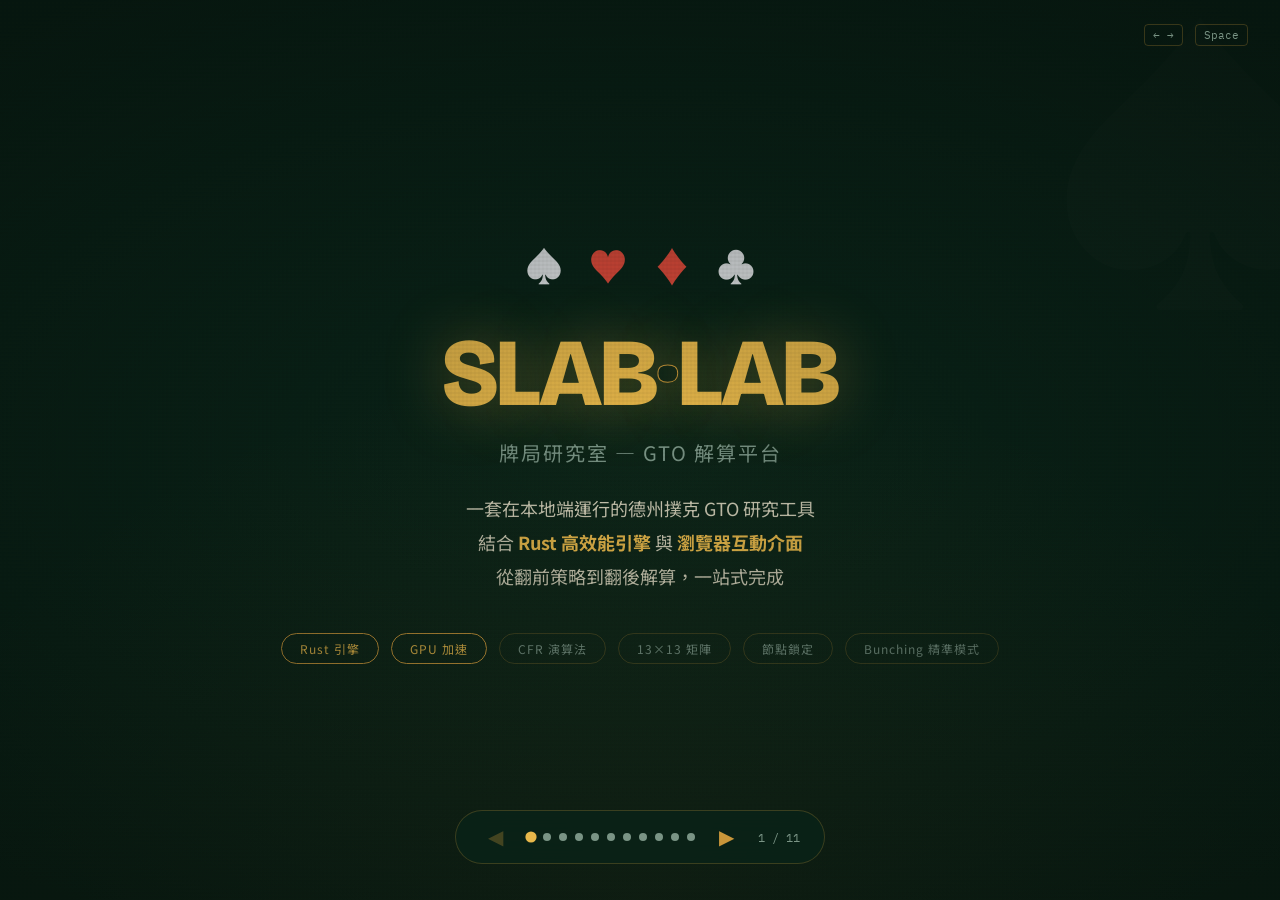
==== works/slab-lab/index.html @ 95e25c77 "Add poker advisor and SLAB-LAB intro pages Co-Authored-By: Claude Opus 5.5 <noreply@anthropic.com>" ====
<!DOCTYPE html>
<html lang="zh-Hant">
<head>
<meta charset="utf-8">
<meta name="viewport" content="width=device-width, initial-scale=1">
<title>SLAB·LAB 牌局研究室 — 功能簡報</title>
<link rel="preconnect" href="https://fonts.googleapis.com">
<link href="https://fonts.googleapis.com/css2?family=Noto+Sans+TC:wght@400;500;700;900&family=IBM+Plex+Mono:wght@400;600&family=Bricolage+Grotesque:wght@700;800&display=swap" rel="stylesheet">
<style>
  *, *::before, *::after { box-sizing: border-box; margin: 0; padding: 0; }

  :root {
    --felt:    #0d2b1f;
    --felt2:   #0a2318;
    --brass:   #c9963a;
    --brass2:  #e8b84b;
    --cream:   #f0e8d0;
    --dim:     #7a9485;
    --red:     #c0392b;
    --fold:    #46555f;
    --check:   #2f9e8f;
    --call:    #57b06a;
    --bet:     #d99a3a;
    --raise:   #d96b3a;
    --allin:   #c64a44;
    --card-bg: #f8f3e8;
    --border:  rgba(201,150,58,0.25);
    --glow:    rgba(201,150,58,0.15);
  }

  html, body {
    width: 100%; height: 100%;
    overflow: hidden;
    background: var(--felt2);
    font-family: 'Noto Sans TC', sans-serif;
    color: var(--cream);
  }

  /* ── Presentation Shell ── */
  .pres {
    width: 100%; height: 100%;
    position: relative;
    overflow: hidden;
  }

  .slide {
    position: absolute;
    inset: 0;
    display: flex;
    flex-direction: column;
    align-items: center;
    justify-content: center;
    padding: 60px 80px;
    opacity: 0;
    transform: translateX(60px);
    transition: opacity .5s ease, transform .5s ease;
    pointer-events: none;
  }
  .slide.active {
    opacity: 1;
    transform: translateX(0);
    pointer-events: all;
  }
  .slide.exit {
    opacity: 0;
    transform: translateX(-60px);
  }

  /* ── Felt texture overlay ── */
  .pres::before {
    content: '';
    position: fixed; inset: 0;
    background:
      radial-gradient(ellipse 80% 60% at 50% 50%, rgba(13,43,31,0) 0%, rgba(5,15,10,0.6) 100%),
      repeating-linear-gradient(0deg, transparent, transparent 2px, rgba(0,0,0,.03) 2px, rgba(0,0,0,.03) 4px),
      repeating-linear-gradient(90deg, transparent, transparent 2px, rgba(0,0,0,.02) 2px, rgba(0,0,0,.02) 4px);
    pointer-events: none;
    z-index: 10;
  }

  /* ── Nav ── */
  .nav {
    position: fixed;
    bottom: 36px; left: 50%;
    transform: translateX(-50%);
    display: flex; align-items: center; gap: 16px;
    z-index: 100;
    background: rgba(10,35,24,0.85);
    border: 1px solid var(--border);
    border-radius: 50px;
    padding: 10px 24px;
    backdrop-filter: blur(12px);
  }
  .nav button {
    background: none; border: none; cursor: pointer;
    color: var(--brass); font-size: 20px;
    padding: 4px 8px;
    border-radius: 8px;
    transition: background .2s, transform .15s;
  }
  .nav button:hover { background: var(--glow); transform: scale(1.15); }
  .nav button:disabled { opacity: 0.3; cursor: default; transform: none; }

  .dots { display: flex; gap: 8px; align-items: center; }
  .dot {
    width: 8px; height: 8px; border-radius: 50%;
    background: var(--dim); cursor: pointer;
    transition: background .3s, transform .3s;
  }
  .dot.active { background: var(--brass2); transform: scale(1.4); }

  .slide-num {
    font-family: 'IBM Plex Mono', monospace;
    font-size: 12px;
    color: var(--dim);
    min-width: 40px;
    text-align: center;
  }

  /* ── Typography ── */
  .brand {
    font-family: 'Bricolage Grotesque', sans-serif;
    font-size: clamp(48px, 8vw, 96px);
    font-weight: 800;
    line-height: 1;
    letter-spacing: -2px;
    color: var(--brass2);
    text-shadow: 0 0 60px rgba(232,184,75,0.4);
  }
  .brand .dot-sep { color: var(--felt2); -webkit-text-stroke: 1px var(--brass); }

  .slide-title {
    font-family: 'Bricolage Grotesque', sans-serif;
    font-size: clamp(28px, 4vw, 52px);
    font-weight: 800;
    color: var(--brass2);
    margin-bottom: 8px;
    text-align: center;
  }
  .slide-sub {
    font-size: 14px;
    color: var(--dim);
    letter-spacing: 3px;
    text-transform: uppercase;
    margin-bottom: 40px;
    text-align: center;
  }
  .slide-body {
    font-size: clamp(14px, 1.6vw, 18px);
    line-height: 1.9;
    color: rgba(240,232,208,0.85);
    max-width: 760px;
    text-align: center;
  }

  /* ── Suit decoration ── */
  .suits-deco {
    display: flex; gap: 24px;
    font-size: 40px;
    margin-bottom: 32px;
    animation: float 3s ease-in-out infinite;
  }
  .suit-s { color: #e8eaed; }
  .suit-h { color: #e74c3c; }
  .suit-d { color: #e74c3c; }
  .suit-c { color: #e8eaed; }

  @keyframes float {
    0%, 100% { transform: translateY(0); }
    50% { transform: translateY(-8px); }
  }

  /* ── Cards ── */
  .card-row {
    display: flex; gap: 12px;
    margin: 24px 0;
    justify-content: center;
    flex-wrap: wrap;
  }
  .play-card {
    width: 56px; height: 80px;
    background: var(--card-bg);
    border-radius: 8px;
    display: flex; flex-direction: column;
    align-items: center; justify-content: center;
    font-size: 20px; font-weight: 700;
    box-shadow: 0 4px 16px rgba(0,0,0,.5), 0 0 0 1px rgba(0,0,0,.2);
    transition: transform .3s;
    cursor: default;
  }
  .play-card:hover { transform: translateY(-6px) rotate(-2deg); }
  .play-card.red { color: #c0392b; }
  .play-card.black { color: #1a1a2e; }
  .play-card .suit { font-size: 14px; }

  /* ── Feature grid ── */
  .feat-grid {
    display: grid;
    grid-template-columns: repeat(auto-fit, minmax(200px, 1fr));
    gap: 16px;
    width: 100%;
    max-width: 900px;
    margin-top: 32px;
  }
  .feat-card {
    background: rgba(13,43,31,0.7);
    border: 1px solid var(--border);
    border-radius: 16px;
    padding: 24px 20px;
    text-align: center;
    backdrop-filter: blur(8px);
    transition: border-color .3s, box-shadow .3s, transform .3s;
  }
  .feat-card:hover {
    border-color: var(--brass);
    box-shadow: 0 0 24px var(--glow);
    transform: translateY(-4px);
  }
  .feat-icon { font-size: 32px; margin-bottom: 12px; }
  .feat-title {
    font-size: 14px; font-weight: 700;
    color: var(--brass2);
    margin-bottom: 6px;
    letter-spacing: 1px;
  }
  .feat-desc { font-size: 13px; color: var(--dim); line-height: 1.6; }

  /* ── Matrix mockup ── */
  .matrix-mock {
    display: grid;
    grid-template-columns: repeat(13, 1fr);
    gap: 2px;
    max-width: 520px;
    width: 100%;
    margin: 24px auto;
  }
  .mcell-mock {
    aspect-ratio: 1;
    border-radius: 3px;
    position: relative;
    overflow: hidden;
    cursor: pointer;
    transition: transform .2s;
  }
  .mcell-mock:hover { transform: scale(1.15); z-index: 5; }
  .mcell-label {
    position: absolute; inset: 0;
    display: flex; align-items: center; justify-content: center;
    font-size: 6px; font-weight: 700;
    color: rgba(255,255,255,0.7);
    z-index: 2;
  }

  /* ── Action bar mockup ── */
  .action-bar {
    display: flex; gap: 8px;
    margin: 20px 0;
    justify-content: center;
    flex-wrap: wrap;
  }
  .action-chip {
    padding: 8px 20px;
    border-radius: 30px;
    font-size: 13px; font-weight: 700;
    border: 1px solid transparent;
    cursor: default;
    letter-spacing: 0.5px;
  }

  /* ── Horizontal layout slide ── */
  .two-col {
    display: grid;
    grid-template-columns: 1fr 1fr;
    gap: 40px;
    width: 100%;
    max-width: 900px;
    align-items: start;
  }
  .col-block {
    background: rgba(13,43,31,0.6);
    border: 1px solid var(--border);
    border-radius: 16px;
    padding: 28px 24px;
  }
  .col-block h3 {
    color: var(--brass2);
    font-size: 16px;
    margin-bottom: 16px;
    padding-bottom: 10px;
    border-bottom: 1px solid var(--border);
    letter-spacing: 1px;
  }
  .col-block ul { list-style: none; }
  .col-block ul li {
    padding: 6px 0;
    font-size: 14px;
    color: rgba(240,232,208,0.8);
    display: flex; align-items: flex-start; gap: 8px;
  }
  .col-block ul li::before { content: '◆'; color: var(--brass); font-size: 8px; margin-top: 5px; flex-shrink: 0; }

  /* ── Tree mockup ── */
  .tree-mock {
    font-family: 'IBM Plex Mono', monospace;
    font-size: 12px;
    background: rgba(5,15,10,0.8);
    border: 1px solid var(--border);
    border-radius: 12px;
    padding: 20px;
    text-align: left;
    min-width: 260px;
    line-height: 2;
  }
  .tree-root { color: var(--brass2); font-weight: 700; }
  .tree-node { color: var(--call); }
  .tree-node.fold { color: var(--fold); }
  .tree-node.bet { color: var(--bet); }
  .tree-node.raise { color: var(--raise); }
  .tree-node.chance { color: var(--brass); }
  .tree-indent { padding-left: 20px; }

  /* ── Lock section ── */
  .lock-visual {
    background: rgba(5,15,10,0.8);
    border: 1px solid rgba(201,150,58,0.4);
    border-radius: 16px;
    padding: 28px 32px;
    max-width: 500px;
    width: 100%;
  }
  .lock-slider-row {
    display: flex; align-items: center; gap: 12px;
    margin: 10px 0;
  }
  .lock-label { width: 80px; font-size: 13px; color: var(--dim); }
  .lock-bar-track {
    flex: 1; height: 10px;
    background: rgba(255,255,255,0.08);
    border-radius: 10px;
    overflow: hidden;
  }
  .lock-bar-fill { height: 100%; border-radius: 10px; }
  .lock-pct { width: 36px; font-size: 12px; font-family: 'IBM Plex Mono', monospace; text-align: right; color: var(--cream); }

  /* ── GPU badge ── */
  .gpu-badge {
    display: inline-flex; align-items: center; gap: 8px;
    background: linear-gradient(135deg, #1a1a3e, #2d1b69);
    border: 1px solid rgba(130,80,255,0.4);
    border-radius: 30px;
    padding: 10px 24px;
    font-size: 14px; font-weight: 700;
    color: #c4a8ff;
    margin: 16px;
  }

  /* ── Cover slide specific ── */
  #slide-0 {
    background: radial-gradient(ellipse 100% 100% at 50% 100%, rgba(201,150,58,0.08) 0%, transparent 60%);
  }
  .cover-tagline {
    font-size: clamp(14px, 2vw, 20px);
    color: var(--dim);
    margin-top: 16px;
    letter-spacing: 2px;
  }
  .cover-badge {
    display: inline-flex; gap: 12px;
    margin-top: 40px;
    flex-wrap: wrap;
    justify-content: center;
  }
  .badge {
    padding: 6px 18px;
    border: 1px solid var(--border);
    border-radius: 30px;
    font-size: 12px;
    color: var(--dim);
    letter-spacing: 1px;
  }
  .badge.gold { border-color: var(--brass); color: var(--brass2); }

  /* ── Preflop chart mockup ── */
  .pf-mock {
    display: grid;
    grid-template-columns: repeat(9, 1fr);
    gap: 3px;
    max-width: 360px;
    width: 100%;
    margin: 20px auto;
  }
  .pf-seat {
    aspect-ratio: 1;
    border-radius: 50%;
    display: flex; align-items: center; justify-content: center;
    font-size: 10px; font-weight: 700;
    border: 2px solid transparent;
    cursor: pointer;
    transition: transform .2s;
  }
  .pf-seat:hover { transform: scale(1.2); }

  /* ── Progress bar ── */
  .prog-wrap {
    width: 100%; max-width: 500px;
    background: rgba(255,255,255,0.06);
    border-radius: 20px;
    overflow: hidden;
    height: 14px;
    margin: 20px 0;
    border: 1px solid var(--border);
  }
  .prog-fill {
    height: 100%;
    border-radius: 20px;
    background: linear-gradient(90deg, var(--call), var(--brass2));
    position: relative;
    overflow: hidden;
    animation: progAnim 2s ease-in-out infinite alternate;
  }
  @keyframes progAnim {
    from { width: 35%; }
    to { width: 88%; }
  }
  .prog-fill::after {
    content: '';
    position: absolute; inset: 0;
    background: linear-gradient(90deg, transparent 0%, rgba(255,255,255,0.3) 50%, transparent 100%);
    animation: shimmer 1.5s infinite;
  }
  @keyframes shimmer {
    from { transform: translateX(-100%); }
    to { transform: translateX(100%); }
  }

  /* ── Comparison table ── */
  .cmp-table {
    width: 100%; max-width: 800px;
    border-collapse: collapse;
    font-size: 14px;
    margin-top: 24px;
  }
  .cmp-table th {
    background: rgba(201,150,58,0.1);
    border-bottom: 2px solid var(--brass);
    padding: 12px 16px;
    text-align: left;
    color: var(--brass2);
    font-size: 12px;
    letter-spacing: 1px;
    text-transform: uppercase;
  }
  .cmp-table td {
    padding: 12px 16px;
    border-bottom: 1px solid rgba(255,255,255,0.05);
    color: rgba(240,232,208,0.8);
    vertical-align: top;
  }
  .cmp-table tr:hover td { background: rgba(201,150,58,0.04); }
  .tag-yes { color: var(--call); font-weight: 700; }
  .tag-no  { color: var(--fold); }
  .tag-warn { color: var(--bet); }

  /* ── Keyboard hint ── */
  .key-hint {
    position: fixed;
    top: 24px; right: 32px;
    font-family: 'IBM Plex Mono', monospace;
    font-size: 11px;
    color: var(--dim);
    z-index: 100;
    display: flex; gap: 12px;
  }
  .key { padding: 3px 8px; border: 1px solid var(--border); border-radius: 4px; }

  /* ── Quote box ── */
  .quote-box {
    border-left: 3px solid var(--brass);
    padding: 16px 24px;
    background: rgba(201,150,58,0.05);
    border-radius: 0 12px 12px 0;
    max-width: 700px;
    width: 100%;
    margin: 24px 0;
    text-align: left;
    font-size: 15px;
    line-height: 1.8;
    color: rgba(240,232,208,0.85);
    font-style: italic;
  }

  /* ── Suit bg decoration ── */
  .bg-suit {
    position: fixed;
    font-size: 320px;
    opacity: 0.015;
    pointer-events: none;
    z-index: 0;
    user-select: none;
  }

  /* Responsive */
  @media (max-width: 700px) {
    .slide { padding: 40px 24px; }
    .two-col { grid-template-columns: 1fr; }
    .feat-grid { grid-template-columns: 1fr 1fr; }
  }
</style>
</head>
<body>

<div class="key-hint">
  <span class="key">← →</span>
  <span class="key">Space</span>
</div>

<div class="pres" id="pres">

  <!-- ══ Slide 0: Cover ══ -->
  <div class="slide active" id="slide-0">
    <div class="bg-suit" style="right:-80px;top:-80px">♠</div>
    <div class="suits-deco">
      <span class="suit-s">♠</span>
      <span class="suit-h">♥</span>
      <span class="suit-d">♦</span>
      <span class="suit-c">♣</span>
    </div>
    <div class="brand">SLAB<span class="dot-sep">·</span>LAB</div>
    <div class="cover-tagline">牌局研究室 — GTO 解算平台</div>
    <p class="slide-body" style="margin-top:24px">
      一套在本地端運行的德州撲克 GTO 研究工具<br>
      結合 <strong style="color:var(--brass2)">Rust 高效能引擎</strong> 與 <strong style="color:var(--brass2)">瀏覽器互動介面</strong><br>
      從翻前策略到翻後解算，一站式完成
    </p>
    <div class="cover-badge">
      <span class="badge gold">Rust 引擎</span>
      <span class="badge gold">GPU 加速</span>
      <span class="badge">CFR 演算法</span>
      <span class="badge">13×13 矩陣</span>
      <span class="badge">節點鎖定</span>
      <span class="badge">Bunching 精準模式</span>
    </div>
  </div>

  <!-- ══ Slide 1: What is GTO? ══ -->
  <div class="slide" id="slide-1">
    <div class="bg-suit" style="left:-60px;bottom:-100px;color:#e74c3c">♥</div>
    <div class="slide-title">什麼是 GTO？</div>
    <div class="slide-sub">Game Theory Optimal</div>
    <div class="card-row">
      <div class="play-card black"><div>A</div><div class="suit">♠</div></div>
      <div class="play-card red"><div>K</div><div class="suit">♥</div></div>
      <div style="display:flex;align-items:center;padding:0 8px;color:var(--dim);font-size:24px;">vs</div>
      <div class="play-card red"><div>Q</div><div class="suit">♦</div></div>
      <div class="play-card red"><div>J</div><div class="suit">♦</div></div>
    </div>
    <p class="slide-body">
      GTO（賽局理論最優）是一種<strong style="color:var(--brass2)">無法被對手利用</strong>的撲克策略。<br><br>
      不管對手如何出牌，你的長期期望值都不會是負值。<br>
      它來自數學上的「<strong style="color:var(--brass2)">納什均衡</strong>」——在這個策略下，<br>
      任何一方單方面改變策略都不會讓自己更好。<br><br>
      <span style="color:var(--dim);font-size:14px">
        SLAB·LAB 的目標是：快速計算任意牌局情境的 GTO 解
      </span>
    </p>
    <div class="action-bar">
      <div class="action-chip" style="background:rgba(70,85,95,0.3);border-color:var(--fold);color:var(--fold)">棄牌 0%</div>
      <div class="action-chip" style="background:rgba(47,158,143,0.2);border-color:var(--check);color:var(--check)">過牌 35%</div>
      <div class="action-chip" style="background:rgba(87,176,106,0.2);border-color:var(--call);color:var(--call)">下注 33% → 65%</div>
    </div>
  </div>

  <!-- ══ Slide 2: Architecture ══ -->
  <div class="slide" id="slide-2">
    <div class="slide-title">系統架構</div>
    <div class="slide-sub">自研 Rust 引擎 × 瀏覽器前端</div>
    <div class="feat-grid" style="grid-template-columns:repeat(3,1fr);max-width:780px">
      <div class="feat-card">
        <div class="feat-icon">🦀</div>
        <div class="feat-title">slab-cfr</div>
        <div class="feat-desc">CFR 演算法核心<br>DCFR+ 策略更新<br>CPU / GPU 雙後端</div>
      </div>
      <div class="feat-card">
        <div class="feat-icon">🌐</div>
        <div class="feat-title">slab-cli</div>
        <div class="feat-desc">stdio / JSON 介面<br>HTTP server 服務<br>常駐進程重用</div>
      </div>
      <div class="feat-card">
        <div class="feat-icon">🎨</div>
        <div class="feat-title">ui/</div>
        <div class="feat-desc">純 Vanilla JS<br>無 build step<br>felt & brass 主題</div>
      </div>
      <div class="feat-card">
        <div class="feat-icon">⚡</div>
        <div class="feat-title">slab-equity-cuda</div>
        <div class="feat-desc">CUDA GPU kernel<br>河牌 CFV 加速<br>7.3× 效能提升</div>
      </div>
      <div class="feat-card">
        <div class="feat-icon">🌲</div>
        <div class="feat-title">slab-tree</div>
        <div class="feat-desc">博弈樹建構<br>下注尺寸配置<br>動態 all-in 合併</div>
      </div>
      <div class="feat-card">
        <div class="feat-icon">📊</div>
        <div class="feat-title">slab-eval</div>
        <div class="feat-desc">牌力評估<br>Equity 計算<br>Bunching 精準模式</div>
      </div>
    </div>
  </div>

  <!-- ══ Slide 3: Left Rail - Spot Config ══ -->
  <div class="slide" id="slide-3">
    <div class="slide-title">左欄：牌局設定</div>
    <div class="slide-sub">SPOT CONFIGURATION</div>
    <div class="two-col">
      <div class="col-block">
        <h3>🃏 翻前行動建構器</h3>
        <ul>
          <li>六人桌圓形桌面（UTG / HJ / CO / BTN / SB / BB）</li>
          <li>逐位選擇行動：棄牌、跛入、加注、3bet、4bet</li>
          <li>點已行動位置可<strong style="color:var(--brass2)">回溯改線</strong></li>
          <li>一鍵快捷：BTN/CO/SB vs BB 常見局面</li>
          <li>自動推算 OOP/IP 和預設牌力範圍</li>
        </ul>
      </div>
      <div class="col-block">
        <h3>⚙️ 其他設定項目</h3>
        <ul>
          <li>OOP / IP 牌力範圍文字框（自動帶入 GTO 預設值）</li>
          <li>公共牌選牌器：點 3/4/5 張決定解算起始街</li>
          <li>碼深設定（BB），底池由翻前行動自動推算</li>
          <li>下注尺寸：33%、75%、125%…可自由組合</li>
          <li>轉牌/河牌 Donk 尺寸設定</li>
          <li>Bunching 精準去牌（蓋牌者範圍影響牌庫分布）</li>
        </ul>
      </div>
    </div>
    <div class="quote-box" style="margin-top:20px">
      翻前行動完成後，系統自動推算：誰是 OOP（先行動）、誰是 IP（後行動）、底池大小、雙方預設 GTO 範圍。
    </div>
  </div>

  <!-- ══ Slide 4: 13x13 Matrix ══ -->
  <div class="slide" id="slide-4">
    <div class="slide-title">核心：13×13 策略矩陣</div>
    <div class="slide-sub">169 種起手牌型的完整 GTO 策略</div>
    <div id="matrix-demo" class="matrix-mock"></div>
    <div class="action-bar" style="margin-top:0">
      <span style="display:flex;align-items:center;gap:6px;font-size:13px"><span style="width:12px;height:12px;border-radius:2px;background:var(--fold);display:inline-block"></span>棄牌</span>
      <span style="display:flex;align-items:center;gap:6px;font-size:13px"><span style="width:12px;height:12px;border-radius:2px;background:var(--check);display:inline-block"></span>過牌</span>
      <span style="display:flex;align-items:center;gap:6px;font-size:13px"><span style="width:12px;height:12px;border-radius:2px;background:var(--bet);display:inline-block"></span>下注 33%</span>
      <span style="display:flex;align-items:center;gap:6px;font-size:13px"><span style="width:12px;height:12px;border-radius:2px;background:var(--raise);display:inline-block"></span>下注 75%</span>
      <span style="display:flex;align-items:center;gap:6px;font-size:13px"><span style="width:12px;height:12px;border-radius:2px;background:var(--allin);display:inline-block"></span>全下</span>
    </div>
    <p class="slide-body" style="font-size:13px;margin-top:8px">
      右上角 = 同花牌（suited）　對角線 = 對子　左下角 = 不同花（offsuit）<br>
      點擊任一格 → 展開該牌型所有 combo 的詳細策略 / EV / EQ 數據
    </p>
  </div>

  <!-- ══ Slide 5: View Modes ══ -->
  <div class="slide" id="slide-5">
    <div class="slide-title">三種矩陣檢視模式</div>
    <div class="slide-sub">STRATEGY · EV · EQUITY</div>
    <div class="feat-grid" style="grid-template-columns:repeat(3,1fr);max-width:780px;margin-top:16px">
      <div class="feat-card" style="border-color:rgba(87,176,106,0.4)">
        <div class="feat-icon">🎯</div>
        <div class="feat-title" style="color:var(--call)">策略模式</div>
        <div class="feat-desc" style="color:rgba(240,232,208,0.8)">
          每格顯示<strong>彩色頻率條</strong><br>
          各顏色代表一種行動<br>
          顏色長度 = 行動頻率<br><br>
          <span style="color:var(--dim)">例：AA 格 → 50% 下注 75%、30% 過牌、20% 下注 33%</span>
        </div>
      </div>
      <div class="feat-card" style="border-color:rgba(217,154,58,0.4)">
        <div class="feat-icon">💰</div>
        <div class="feat-title" style="color:var(--bet)">EV 模式</div>
        <div class="feat-desc" style="color:rgba(240,232,208,0.8)">
          熱力圖顯示<strong>期望值</strong><br>
          紅色 = 高 EV 手牌<br>
          藍色 = 低 EV 手牌<br><br>
          <span style="color:var(--dim)">可切換查看 OOP 或 IP 的期望值分布</span>
        </div>
      </div>
      <div class="feat-card" style="border-color:rgba(47,158,143,0.4)">
        <div class="feat-icon">📈</div>
        <div class="feat-title" style="color:var(--check)">EQ 模式</div>
        <div class="feat-desc" style="color:rgba(240,232,208,0.8)">
          熱力圖顯示<strong>底池權益</strong><br>
          對抗對手完整範圍的贏牌機率<br><br>
          <span style="color:var(--dim)">紅色 = 強牌（高權益），藍色 = 弱牌（低權益）</span>
        </div>
      </div>
    </div>
    <div class="card-row" style="margin-top:24px">
      <div class="play-card black"><div>A</div><div class="suit">♠</div></div>
      <div class="play-card black"><div>A</div><div class="suit">♣</div></div>
      <div style="display:flex;align-items:center;padding:0 12px;color:var(--dim)">→</div>
      <div style="text-align:left">
        <div style="font-size:13px;color:var(--call)">EQ: 82.3%</div>
        <div style="font-size:13px;color:var(--bet)">EV: +14.2</div>
        <div style="font-size:13px;color:var(--brass2)">下注 75%: 68%</div>
      </div>
    </div>
  </div>

  <!-- ══ Slide 6: Game Tree Navigation ══ -->
  <div class="slide" id="slide-6">
    <div class="slide-title">行動樹導覽</div>
    <div class="slide-sub">GAME TREE · LINE STRIP · NODE PANEL</div>
    <div class="two-col">
      <div>
        <div class="tree-mock">
          <div class="tree-root">▾ ROOT（翻牌 T♦9♦6♥）</div>
          <div class="tree-indent">
            <div class="tree-node check">▾ OOP 過牌 35%</div>
            <div class="tree-indent">
              <div class="tree-node bet">▾ IP 下注 33% → 52%</div>
              <div class="tree-indent">
                <div class="tree-node fold">✕ OOP 棄牌 28%</div>
                <div class="tree-node call">◉ OOP 跟注 45%</div>
                <div class="tree-node raise">⇧ OOP 加注 27%</div>
                <div class="tree-node chance">❖ 發牌（轉牌）</div>
              </div>
              <div class="tree-node check">✓ IP 過牌 48%</div>
            </div>
            <div class="tree-node bet">▸ OOP 下注 33% → 30%</div>
            <div class="tree-node raise">▸ OOP 下注 75% → 35%</div>
          </div>
        </div>
      </div>
      <div class="col-block">
        <h3>📍 三層導覽系統</h3>
        <ul>
          <li><strong style="color:var(--brass2)">賽局樹側欄</strong>：右側可展開的樹狀結構，高亮顯示當前節點，惰性載入子節點</li>
          <li><strong style="color:var(--brass2)">逐層動作列</strong>：矩陣上方水平顯示每一層的行動方和各動作頻率，點選可<strong>改線</strong></li>
          <li><strong style="color:var(--brass2)">節點面板</strong>：顯示輪到誰行動，列出所有可用動作按鈕，點選進入下一層</li>
          <li><strong style="color:var(--brass2)">Runout 選牌</strong>：到達機會節點時，彈出 52 張牌選擇轉牌或河牌</li>
        </ul>
      </div>
    </div>
  </div>

  <!-- ══ Slide 7: Node Lock ══ -->
  <div class="slide" id="slide-7">
    <div class="slide-title">進階功能：節點鎖定</div>
    <div class="slide-sub">NODE LOCK · FORCED STRATEGY · RESOLVE</div>
    <div class="lock-visual">
      <div style="color:var(--brass2);font-size:15px;font-weight:700;margin-bottom:20px">🔒 鎖定此節點策略</div>
      <div class="lock-slider-row">
        <div class="lock-label">棄牌</div>
        <div class="lock-bar-track"><div class="lock-bar-fill" style="width:0%;background:var(--fold)"></div></div>
        <div class="lock-pct">0%</div>
      </div>
      <div class="lock-slider-row">
        <div class="lock-label">下注 33%</div>
        <div class="lock-bar-track"><div class="lock-bar-fill" style="width:80%;background:var(--bet)"></div></div>
        <div class="lock-pct">80%</div>
      </div>
      <div class="lock-slider-row">
        <div class="lock-label">下注 75%</div>
        <div class="lock-bar-track"><div class="lock-bar-fill" style="width:20%;background:var(--raise)"></div></div>
        <div class="lock-pct">20%</div>
      </div>
      <div style="margin-top:20px;padding-top:16px;border-top:1px solid var(--border)">
        <div style="color:var(--dim);font-size:13px;margin-bottom:12px">已選 14 種手牌鎖定</div>
        <div style="display:flex;gap:12px">
          <div style="padding:8px 20px;border-radius:8px;background:rgba(201,150,58,0.15);border:1px solid var(--brass);color:var(--brass2);font-size:13px;font-weight:700;cursor:pointer">套用鎖定</div>
          <div style="padding:8px 20px;border-radius:8px;background:rgba(87,176,106,0.1);border:1px solid var(--call);color:var(--call);font-size:13px;font-weight:700;cursor:pointer">↻ 以鎖定重解</div>
        </div>
      </div>
    </div>
    <p class="slide-body" style="font-size:14px;margin-top:24px">
      鎖定特定節點的出牌策略後，系統在<strong style="color:var(--brass2)">維持你的鎖定不變</strong>的前提下，<br>
      重新計算剩餘節點的納什均衡 — 研究「非均衡打法的後果」最佳工具
    </p>
  </div>

  <!-- ══ Slide 8: Preflop Charts ══ -->
  <div class="slide" id="slide-8">
    <div class="slide-title">翻前圖表</div>
    <div class="slide-sub">PREFLOP CHARTS · 9-MAX · RFI / 3BET / 4BET</div>
    <div class="two-col">
      <div style="text-align:center">
        <div style="font-size:13px;color:var(--dim);margin-bottom:16px">9 人桌座位圖 — 點選位置</div>
        <div id="pf-seats-demo" style="position:relative;width:200px;height:200px;margin:0 auto">
          <div style="position:absolute;inset:0;border:2px solid var(--border);border-radius:50%;background:rgba(13,43,31,0.5)"></div>
        </div>
        <div style="margin-top:20px;display:flex;gap:8px;flex-wrap:wrap;justify-content:center">
          <div class="action-chip" style="background:rgba(87,176,106,0.15);border-color:var(--call);color:var(--call);font-size:11px;padding:4px 12px">RFI 首先加注</div>
          <div class="action-chip" style="background:rgba(217,154,58,0.15);border-color:var(--bet);color:var(--bet);font-size:11px;padding:4px 12px">vs RFI 跟注</div>
          <div class="action-chip" style="background:rgba(217,107,58,0.15);border-color:var(--raise);color:var(--raise);font-size:11px;padding:4px 12px">3bet</div>
          <div class="action-chip" style="background:rgba(198,74,68,0.15);border-color:var(--allin);color:var(--allin);font-size:11px;padding:4px 12px">4bet</div>
        </div>
      </div>
      <div class="col-block">
        <h3>📖 翻前圖表功能</h3>
        <ul>
          <li>預先計算好的 9 人桌 GTO 翻前策略（免解算）</li>
          <li>選位置 → 選情境 → 即時顯示 13×13 策略圖</li>
          <li>支援 RFI、vs 單加注跟注/3bet、vs 3bet 跟注/4bet 等情境</li>
          <li><strong style="color:var(--brass2)">手牌查詢</strong>：輸入 AKo / T9s / 77 即時查詢建議行動</li>
          <li>顏色直覺顯示：加注/跟注/棄牌 頻率</li>
        </ul>
        <div style="margin-top:16px;padding:12px;background:rgba(5,15,10,0.6);border-radius:8px;font-family:'IBM Plex Mono',monospace;font-size:12px">
          <span style="color:var(--dim)">查詢 › </span><span style="color:var(--cream)">AKo</span><br>
          <span style="color:var(--call)">加注 2.5bb</span><span style="color:var(--dim)"> 85% · </span><span style="color:var(--fold)">棄牌</span><span style="color:var(--dim)"> 15%</span>
        </div>
      </div>
    </div>
  </div>

  <!-- ══ Slide 9: GPU & Performance ══ -->
  <div class="slide" id="slide-9">
    <div class="slide-title">GPU 加速與效能</div>
    <div class="slide-sub">CUDA · RTX READY · VRAM ESTIMATE</div>
    <div class="gpu-badge">⚡ GPU 後端</div>
    <div style="display:flex;gap:16px;justify-content:center;flex-wrap:wrap;margin:16px 0">
      <div class="feat-card" style="max-width:220px;border-color:rgba(130,80,255,0.3)">
        <div class="feat-icon">🚀</div>
        <div class="feat-title" style="color:#c4a8ff">GPU 解算</div>
        <div class="feat-desc">RTX 顯示卡加速 CFR<br>河牌 CFV kernel<br>自適應分塊防凍結</div>
      </div>
      <div class="feat-card" style="max-width:220px;border-color:rgba(130,80,255,0.3)">
        <div class="feat-icon">📊</div>
        <div class="feat-title" style="color:#c4a8ff">VRAM 即時預估</div>
        <div class="feat-desc">勾選 GPU 即時顯示<br>需要多少顯示卡記憶體<br>超標自動紅字警告</div>
      </div>
      <div class="feat-card" style="max-width:220px;border-color:rgba(130,80,255,0.3)">
        <div class="feat-icon">⏱️</div>
        <div class="feat-title" style="color:#c4a8ff">效能數字</div>
        <div class="feat-desc">ONNX 批次化<br>河牌邊界推論 7.3×<br>CPU amp 快路 14s→1s</div>
      </div>
    </div>
    <div class="prog-wrap"><div class="prog-fill"></div></div>
    <div style="font-family:'IBM Plex Mono',monospace;font-size:13px;color:var(--dim);text-align:center">
      ⚡ GPU &nbsp; 425 / 600 迭代 · expl <span style="color:var(--call)">0.0021</span>
    </div>
    <p class="slide-body" style="font-size:13px;margin-top:20px;color:var(--dim)">
      使用 <code style="color:var(--brass2)">cargo run --release --features gpu -- serve</code> 啟用 GPU 模式<br>
      若 VRAM 不足，改用 CPU 模式（無 VRAM 限制，速度較慢）
    </p>
  </div>

  <!-- ══ Slide 10: Summary ══ -->
  <div class="slide" id="slide-10">
    <div class="bg-suit" style="right:-60px;top:-80px;color:#e74c3c">♦</div>
    <div class="slide-title">總結</div>
    <div class="slide-sub">SLAB·LAB 完整功能一覽</div>
    <table class="cmp-table">
      <thead>
        <tr><th>功能</th><th>說明</th><th>狀態</th></tr>
      </thead>
      <tbody>
        <tr><td>翻後 CFR 解算</td><td>翻牌/轉牌/河牌起始，CPU + GPU 雙後端</td><td class="tag-yes">✓ 完整</td></tr>
        <tr><td>13×13 策略矩陣</td><td>策略 / EV / EQ 三種熱力圖</td><td class="tag-yes">✓ 完整</td></tr>
        <tr><td>行動樹導覽</td><td>可展開樹 + 逐層動作列 + Runout 選牌</td><td class="tag-yes">✓ 完整</td></tr>
        <tr><td>節點鎖定重解</td><td>強制策略後重新求納什均衡</td><td class="tag-yes">✓ 完整</td></tr>
        <tr><td>Bunching 精準模式</td><td>蓋牌者範圍影響牌庫條件化</td><td class="tag-yes">✓ 完整</td></tr>
        <tr><td>翻前圖表 9-max</td><td>RFI / 3bet / 4bet 等情境即時查詢</td><td class="tag-yes">✓ 完整</td></tr>
        <tr><td>GPU VRAM 預估</td><td>即時計算，超標紅字警告</td><td class="tag-yes">✓ 完整</td></tr>
        <tr><td>多人局解算</td><td>3 人以上真 GTO 解</td><td class="tag-warn">研究中</td></tr>
      </tbody>
    </table>
    <div class="suits-deco" style="margin-top:32px;font-size:28px;animation-delay:0.5s">
      <span class="suit-s">♠</span>
      <span class="suit-h">♥</span>
      <span class="suit-d">♦</span>
      <span class="suit-c">♣</span>
    </div>
  </div>

</div><!-- /pres -->

<!-- ── Navigation ── -->
<div class="nav">
  <button id="btnPrev" onclick="go(-1)" disabled>◀</button>
  <div class="dots" id="dots"></div>
  <button id="btnNext" onclick="go(1)">▶</button>
  <div class="slide-num" id="slideNum">1 / 11</div>
</div>

<script>
const RANKS = ['A','K','Q','J','T','9','8','7','6','5','4','3','2'];
const SUITS = ['s','h','d','c'];

const N = 11;
let cur = 0;

// Build dots
const dotsEl = document.getElementById('dots');
for (let i = 0; i < N; i++) {
  const d = document.createElement('div');
  d.className = 'dot' + (i === 0 ? ' active' : '');
  d.onclick = () => goTo(i);
  dotsEl.appendChild(d);
}

function goTo(n) {
  const slides = document.querySelectorAll('.slide');
  slides[cur].classList.remove('active');
  slides[cur].classList.add('exit');
  setTimeout(() => slides[cur].classList.remove('exit'), 500);
  cur = Math.max(0, Math.min(N - 1, n));
  slides[cur].classList.add('active');
  document.querySelectorAll('.dot').forEach((d, i) => d.classList.toggle('active', i === cur));
  document.getElementById('slideNum').textContent = (cur + 1) + ' / ' + N;
  document.getElementById('btnPrev').disabled = cur === 0;
  document.getElementById('btnNext').disabled = cur === N - 1;
}

function go(dir) { goTo(cur + dir); }

document.addEventListener('keydown', e => {
  if (e.key === 'ArrowRight' || e.key === ' ') { e.preventDefault(); go(1); }
  if (e.key === 'ArrowLeft') { e.preventDefault(); go(-1); }
});

// Build 13x13 matrix mock
const ACTIONS = [
  {color: '#46555f', w: 0.10},
  {color: '#2f9e8f', w: 0.25},
  {color: '#d99a3a', w: 0.35},
  {color: '#d96b3a', w: 0.20},
  {color: '#c64a44', w: 0.10},
];
const mx = document.getElementById('matrix-demo');
const seed = (r, c) => ((r * 13 + c) * 2654435761) >>> 0;
for (let r = 0; r < 13; r++) {
  for (let c = 0; c < 13; c++) {
    const cell = document.createElement('div');
    cell.className = 'mcell-mock';
    const s = seed(r, c);
    // absent if not in range
    const absent = (r !== c) && (r < c ? (s % 7 < 2) : (s % 5 < 1));
    if (absent) {
      cell.style.background = 'rgba(255,255,255,0.03)';
    } else {
      // build colored bar
      let x = 0;
      const noise = (s % 100) / 100;
      const colors = ACTIONS.map((a, i) => ({
        color: a.color,
        w: Math.max(0, a.w + (((seed(r*7+i, c*3+i) % 100)/100 - 0.5) * 0.3))
      }));
      const tot = colors.reduce((s, a) => s + a.w, 0);
      let grad = 'linear-gradient(90deg,';
      let pos = 0;
      colors.forEach((a, i) => {
        const pct = (a.w / tot) * 100;
        grad += `${a.color} ${pos.toFixed(1)}%,${a.color} ${(pos+pct).toFixed(1)}%`;
        if (i < colors.length-1) grad += ',';
        pos += pct;
      });
      grad += ')';
      cell.style.background = grad;
    }
    const lab = document.createElement('div');
    lab.className = 'mcell-label';
    const l = r === c ? RANKS[r]+RANKS[r] : (r < c ? RANKS[r]+RANKS[c]+'s' : RANKS[c]+RANKS[r]+'o');
    lab.textContent = l;
    cell.appendChild(lab);
    mx.appendChild(cell);
  }
}

// Build preflop seats
const SEATS_9 = [
  {id:'BTN', ang:90},{id:'CO', ang:30},{id:'HJ', ang:330},
  {id:'UTG+2', ang:270},{id:'UTG+1', ang:210},{id:'UTG', ang:150},
  {id:'SB', ang:150-60},{id:'BB', ang:90+180+60},{id:'D', ang:90}
];
const SEAT9 = [
  {id:'BTN', ang:90,c:'#d99a3a'},{id:'CO', ang:30,c:'#d96b3a'},
  {id:'HJ', ang:330,c:'#c64a44'},{id:'UTG+2', ang:270,c:'#46555f'},
  {id:'UTG+1', ang:210,c:'#46555f'},{id:'UTG', ang:150,c:'#46555f'},
  {id:'SB', ang:210+90,c:'#2f9e8f'},{id:'BB', ang:270+90,c:'#57b06a'},
];
const pfCont = document.getElementById('pf-seats-demo');
SEAT9.forEach(s => {
  const rad = s.ang * Math.PI / 180;
  const btn = document.createElement('div');
  btn.className = 'pf-seat';
  btn.style.cssText = `
    position:absolute;
    left:${50 + 43 * Math.cos(rad)}%;
    top:${50 + 43 * Math.sin(rad)}%;
    transform:translate(-50%,-50%);
    background:${s.c}22;
    border-color:${s.c};
    color:${s.c};
    width:34px;height:34px;font-size:9px;
  `;
  btn.textContent = s.id;
  pfCont.appendChild(btn);
});
</script>
</body>
</html>
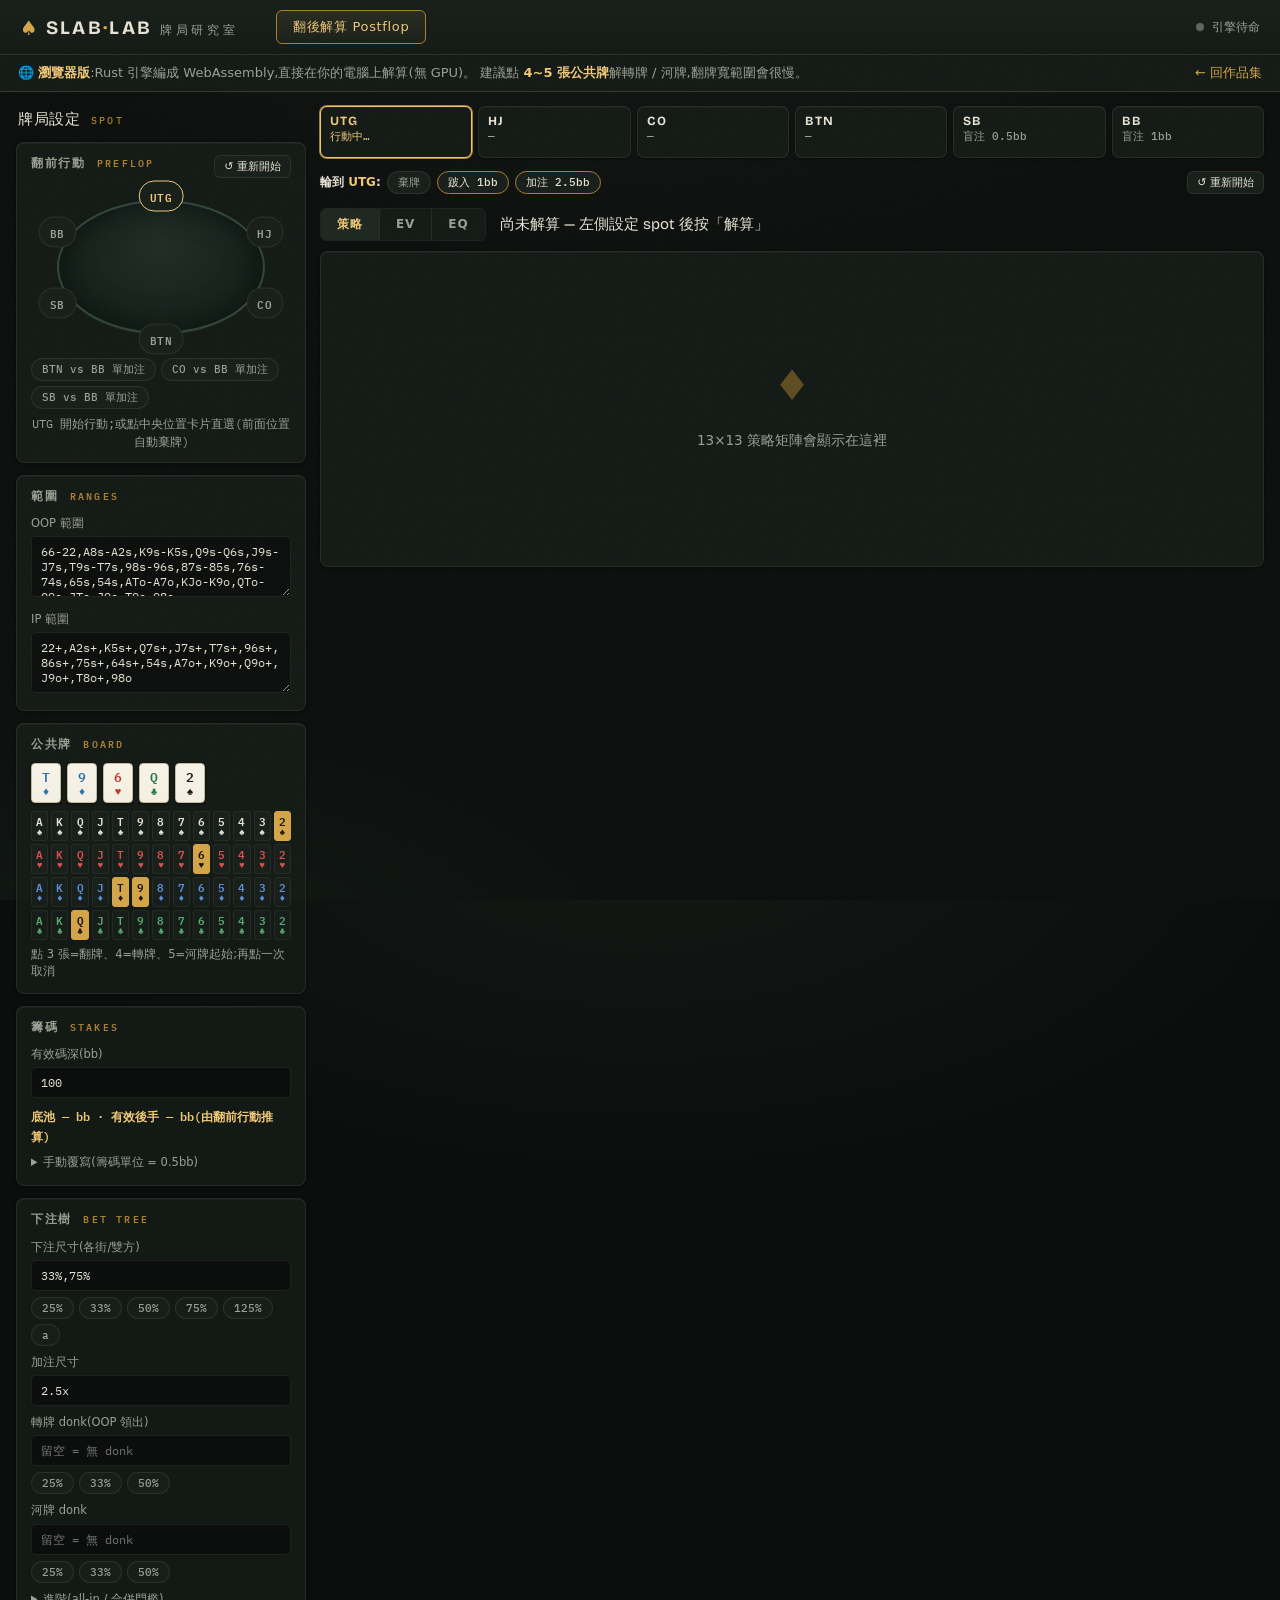
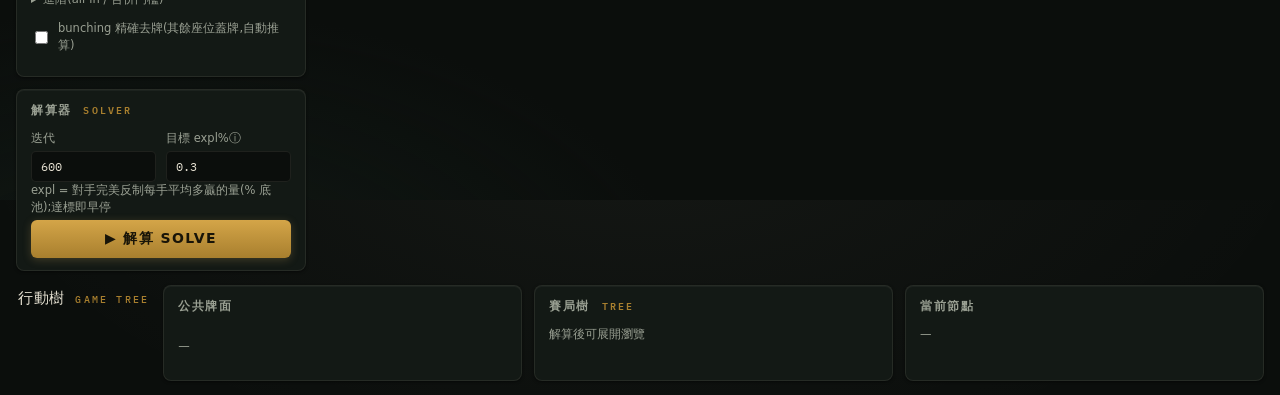
==== commit eb784423: "Replace SLAB-LAB slides with in-browser WebAssembly solver Co-Authored-By: Claude Opus 5.5 <noreply@" ====
--- a/works/slab-lab/index.html
+++ b/works/slab-lab/index.html
@@ -3,998 +3,275 @@
 <head>
 <meta charset="utf-8">
 <meta name="viewport" content="width=device-width, initial-scale=1">
-<title>SLAB·LAB 牌局研究室 — 功能簡報</title>
+<title>SLAB · 牌局研究室</title>
 <link rel="preconnect" href="https://fonts.googleapis.com">
-<link href="https://fonts.googleapis.com/css2?family=Noto+Sans+TC:wght@400;500;700;900&family=IBM+Plex+Mono:wght@400;600&family=Bricolage+Grotesque:wght@700;800&display=swap" rel="stylesheet">
-<style>
-  *, *::before, *::after { box-sizing: border-box; margin: 0; padding: 0; }
-
-  :root {
-    --felt:    #0d2b1f;
-    --felt2:   #0a2318;
-    --brass:   #c9963a;
-    --brass2:  #e8b84b;
-    --cream:   #f0e8d0;
-    --dim:     #7a9485;
-    --red:     #c0392b;
-    --fold:    #46555f;
-    --check:   #2f9e8f;
-    --call:    #57b06a;
-    --bet:     #d99a3a;
-    --raise:   #d96b3a;
-    --allin:   #c64a44;
-    --card-bg: #f8f3e8;
-    --border:  rgba(201,150,58,0.25);
-    --glow:    rgba(201,150,58,0.15);
-  }
-
-  html, body {
-    width: 100%; height: 100%;
-    overflow: hidden;
-    background: var(--felt2);
-    font-family: 'Noto Sans TC', sans-serif;
-    color: var(--cream);
-  }
-
-  /* ── Presentation Shell ── */
-  .pres {
-    width: 100%; height: 100%;
-    position: relative;
-    overflow: hidden;
-  }
-
-  .slide {
-    position: absolute;
-    inset: 0;
-    display: flex;
-    flex-direction: column;
-    align-items: center;
-    justify-content: center;
-    padding: 60px 80px;
-    opacity: 0;
-    transform: translateX(60px);
-    transition: opacity .5s ease, transform .5s ease;
-    pointer-events: none;
-  }
-  .slide.active {
-    opacity: 1;
-    transform: translateX(0);
-    pointer-events: all;
-  }
-  .slide.exit {
-    opacity: 0;
-    transform: translateX(-60px);
-  }
-
-  /* ── Felt texture overlay ── */
-  .pres::before {
-    content: '';
-    position: fixed; inset: 0;
-    background:
-      radial-gradient(ellipse 80% 60% at 50% 50%, rgba(13,43,31,0) 0%, rgba(5,15,10,0.6) 100%),
-      repeating-linear-gradient(0deg, transparent, transparent 2px, rgba(0,0,0,.03) 2px, rgba(0,0,0,.03) 4px),
-      repeating-linear-gradient(90deg, transparent, transparent 2px, rgba(0,0,0,.02) 2px, rgba(0,0,0,.02) 4px);
-    pointer-events: none;
-    z-index: 10;
-  }
-
-  /* ── Nav ── */
-  .nav {
-    position: fixed;
-    bottom: 36px; left: 50%;
-    transform: translateX(-50%);
-    display: flex; align-items: center; gap: 16px;
-    z-index: 100;
-    background: rgba(10,35,24,0.85);
-    border: 1px solid var(--border);
-    border-radius: 50px;
-    padding: 10px 24px;
-    backdrop-filter: blur(12px);
-  }
-  .nav button {
-    background: none; border: none; cursor: pointer;
-    color: var(--brass); font-size: 20px;
-    padding: 4px 8px;
-    border-radius: 8px;
-    transition: background .2s, transform .15s;
-  }
-  .nav button:hover { background: var(--glow); transform: scale(1.15); }
-  .nav button:disabled { opacity: 0.3; cursor: default; transform: none; }
-
-  .dots { display: flex; gap: 8px; align-items: center; }
-  .dot {
-    width: 8px; height: 8px; border-radius: 50%;
-    background: var(--dim); cursor: pointer;
-    transition: background .3s, transform .3s;
-  }
-  .dot.active { background: var(--brass2); transform: scale(1.4); }
-
-  .slide-num {
-    font-family: 'IBM Plex Mono', monospace;
-    font-size: 12px;
-    color: var(--dim);
-    min-width: 40px;
-    text-align: center;
-  }
-
-  /* ── Typography ── */
-  .brand {
-    font-family: 'Bricolage Grotesque', sans-serif;
-    font-size: clamp(48px, 8vw, 96px);
-    font-weight: 800;
-    line-height: 1;
-    letter-spacing: -2px;
-    color: var(--brass2);
-    text-shadow: 0 0 60px rgba(232,184,75,0.4);
-  }
-  .brand .dot-sep { color: var(--felt2); -webkit-text-stroke: 1px var(--brass); }
-
-  .slide-title {
-    font-family: 'Bricolage Grotesque', sans-serif;
-    font-size: clamp(28px, 4vw, 52px);
-    font-weight: 800;
-    color: var(--brass2);
-    margin-bottom: 8px;
-    text-align: center;
-  }
-  .slide-sub {
-    font-size: 14px;
-    color: var(--dim);
-    letter-spacing: 3px;
-    text-transform: uppercase;
-    margin-bottom: 40px;
-    text-align: center;
-  }
-  .slide-body {
-    font-size: clamp(14px, 1.6vw, 18px);
-    line-height: 1.9;
-    color: rgba(240,232,208,0.85);
-    max-width: 760px;
-    text-align: center;
-  }
-
-  /* ── Suit decoration ── */
-  .suits-deco {
-    display: flex; gap: 24px;
-    font-size: 40px;
-    margin-bottom: 32px;
-    animation: float 3s ease-in-out infinite;
-  }
-  .suit-s { color: #e8eaed; }
-  .suit-h { color: #e74c3c; }
-  .suit-d { color: #e74c3c; }
-  .suit-c { color: #e8eaed; }
-
-  @keyframes float {
-    0%, 100% { transform: translateY(0); }
-    50% { transform: translateY(-8px); }
-  }
-
-  /* ── Cards ── */
-  .card-row {
-    display: flex; gap: 12px;
-    margin: 24px 0;
-    justify-content: center;
-    flex-wrap: wrap;
-  }
-  .play-card {
-    width: 56px; height: 80px;
-    background: var(--card-bg);
-    border-radius: 8px;
-    display: flex; flex-direction: column;
-    align-items: center; justify-content: center;
-    font-size: 20px; font-weight: 700;
-    box-shadow: 0 4px 16px rgba(0,0,0,.5), 0 0 0 1px rgba(0,0,0,.2);
-    transition: transform .3s;
-    cursor: default;
-  }
-  .play-card:hover { transform: translateY(-6px) rotate(-2deg); }
-  .play-card.red { color: #c0392b; }
-  .play-card.black { color: #1a1a2e; }
-  .play-card .suit { font-size: 14px; }
-
-  /* ── Feature grid ── */
-  .feat-grid {
-    display: grid;
-    grid-template-columns: repeat(auto-fit, minmax(200px, 1fr));
-    gap: 16px;
-    width: 100%;
-    max-width: 900px;
-    margin-top: 32px;
-  }
-  .feat-card {
-    background: rgba(13,43,31,0.7);
-    border: 1px solid var(--border);
-    border-radius: 16px;
-    padding: 24px 20px;
-    text-align: center;
-    backdrop-filter: blur(8px);
-    transition: border-color .3s, box-shadow .3s, transform .3s;
-  }
-  .feat-card:hover {
-    border-color: var(--brass);
-    box-shadow: 0 0 24px var(--glow);
-    transform: translateY(-4px);
-  }
-  .feat-icon { font-size: 32px; margin-bottom: 12px; }
-  .feat-title {
-    font-size: 14px; font-weight: 700;
-    color: var(--brass2);
-    margin-bottom: 6px;
-    letter-spacing: 1px;
-  }
-  .feat-desc { font-size: 13px; color: var(--dim); line-height: 1.6; }
-
-  /* ── Matrix mockup ── */
-  .matrix-mock {
-    display: grid;
-    grid-template-columns: repeat(13, 1fr);
-    gap: 2px;
-    max-width: 520px;
-    width: 100%;
-    margin: 24px auto;
-  }
-  .mcell-mock {
-    aspect-ratio: 1;
-    border-radius: 3px;
-    position: relative;
-    overflow: hidden;
-    cursor: pointer;
-    transition: transform .2s;
-  }
-  .mcell-mock:hover { transform: scale(1.15); z-index: 5; }
-  .mcell-label {
-    position: absolute; inset: 0;
-    display: flex; align-items: center; justify-content: center;
-    font-size: 6px; font-weight: 700;
-    color: rgba(255,255,255,0.7);
-    z-index: 2;
-  }
-
-  /* ── Action bar mockup ── */
-  .action-bar {
-    display: flex; gap: 8px;
-    margin: 20px 0;
-    justify-content: center;
-    flex-wrap: wrap;
-  }
-  .action-chip {
-    padding: 8px 20px;
-    border-radius: 30px;
-    font-size: 13px; font-weight: 700;
-    border: 1px solid transparent;
-    cursor: default;
-    letter-spacing: 0.5px;
-  }
-
-  /* ── Horizontal layout slide ── */
-  .two-col {
-    display: grid;
-    grid-template-columns: 1fr 1fr;
-    gap: 40px;
-    width: 100%;
-    max-width: 900px;
-    align-items: start;
-  }
-  .col-block {
-    background: rgba(13,43,31,0.6);
-    border: 1px solid var(--border);
-    border-radius: 16px;
-    padding: 28px 24px;
-  }
-  .col-block h3 {
-    color: var(--brass2);
-    font-size: 16px;
-    margin-bottom: 16px;
-    padding-bottom: 10px;
-    border-bottom: 1px solid var(--border);
-    letter-spacing: 1px;
-  }
-  .col-block ul { list-style: none; }
-  .col-block ul li {
-    padding: 6px 0;
-    font-size: 14px;
-    color: rgba(240,232,208,0.8);
-    display: flex; align-items: flex-start; gap: 8px;
-  }
-  .col-block ul li::before { content: '◆'; color: var(--brass); font-size: 8px; margin-top: 5px; flex-shrink: 0; }
-
-  /* ── Tree mockup ── */
-  .tree-mock {
-    font-family: 'IBM Plex Mono', monospace;
-    font-size: 12px;
-    background: rgba(5,15,10,0.8);
-    border: 1px solid var(--border);
-    border-radius: 12px;
-    padding: 20px;
-    text-align: left;
-    min-width: 260px;
-    line-height: 2;
-  }
-  .tree-root { color: var(--brass2); font-weight: 700; }
-  .tree-node { color: var(--call); }
-  .tree-node.fold { color: var(--fold); }
-  .tree-node.bet { color: var(--bet); }
-  .tree-node.raise { color: var(--raise); }
-  .tree-node.chance { color: var(--brass); }
-  .tree-indent { padding-left: 20px; }
-
-  /* ── Lock section ── */
-  .lock-visual {
-    background: rgba(5,15,10,0.8);
-    border: 1px solid rgba(201,150,58,0.4);
-    border-radius: 16px;
-    padding: 28px 32px;
-    max-width: 500px;
-    width: 100%;
-  }
-  .lock-slider-row {
-    display: flex; align-items: center; gap: 12px;
-    margin: 10px 0;
-  }
-  .lock-label { width: 80px; font-size: 13px; color: var(--dim); }
-  .lock-bar-track {
-    flex: 1; height: 10px;
-    background: rgba(255,255,255,0.08);
-    border-radius: 10px;
-    overflow: hidden;
-  }
-  .lock-bar-fill { height: 100%; border-radius: 10px; }
-  .lock-pct { width: 36px; font-size: 12px; font-family: 'IBM Plex Mono', monospace; text-align: right; color: var(--cream); }
-
-  /* ── GPU badge ── */
-  .gpu-badge {
-    display: inline-flex; align-items: center; gap: 8px;
-    background: linear-gradient(135deg, #1a1a3e, #2d1b69);
-    border: 1px solid rgba(130,80,255,0.4);
-    border-radius: 30px;
-    padding: 10px 24px;
-    font-size: 14px; font-weight: 700;
-    color: #c4a8ff;
-    margin: 16px;
-  }
-
-  /* ── Cover slide specific ── */
-  #slide-0 {
-    background: radial-gradient(ellipse 100% 100% at 50% 100%, rgba(201,150,58,0.08) 0%, transparent 60%);
-  }
-  .cover-tagline {
-    font-size: clamp(14px, 2vw, 20px);
-    color: var(--dim);
-    margin-top: 16px;
-    letter-spacing: 2px;
-  }
-  .cover-badge {
-    display: inline-flex; gap: 12px;
-    margin-top: 40px;
-    flex-wrap: wrap;
-    justify-content: center;
-  }
-  .badge {
-    padding: 6px 18px;
-    border: 1px solid var(--border);
-    border-radius: 30px;
-    font-size: 12px;
-    color: var(--dim);
-    letter-spacing: 1px;
-  }
-  .badge.gold { border-color: var(--brass); color: var(--brass2); }
-
-  /* ── Preflop chart mockup ── */
-  .pf-mock {
-    display: grid;
-    grid-template-columns: repeat(9, 1fr);
-    gap: 3px;
-    max-width: 360px;
-    width: 100%;
-    margin: 20px auto;
-  }
-  .pf-seat {
-    aspect-ratio: 1;
-    border-radius: 50%;
-    display: flex; align-items: center; justify-content: center;
-    font-size: 10px; font-weight: 700;
-    border: 2px solid transparent;
-    cursor: pointer;
-    transition: transform .2s;
-  }
-  .pf-seat:hover { transform: scale(1.2); }
-
-  /* ── Progress bar ── */
-  .prog-wrap {
-    width: 100%; max-width: 500px;
-    background: rgba(255,255,255,0.06);
-    border-radius: 20px;
-    overflow: hidden;
-    height: 14px;
-    margin: 20px 0;
-    border: 1px solid var(--border);
-  }
-  .prog-fill {
-    height: 100%;
-    border-radius: 20px;
-    background: linear-gradient(90deg, var(--call), var(--brass2));
-    position: relative;
-    overflow: hidden;
-    animation: progAnim 2s ease-in-out infinite alternate;
-  }
-  @keyframes progAnim {
-    from { width: 35%; }
-    to { width: 88%; }
-  }
-  .prog-fill::after {
-    content: '';
-    position: absolute; inset: 0;
-    background: linear-gradient(90deg, transparent 0%, rgba(255,255,255,0.3) 50%, transparent 100%);
-    animation: shimmer 1.5s infinite;
-  }
-  @keyframes shimmer {
-    from { transform: translateX(-100%); }
-    to { transform: translateX(100%); }
-  }
-
-  /* ── Comparison table ── */
-  .cmp-table {
-    width: 100%; max-width: 800px;
-    border-collapse: collapse;
-    font-size: 14px;
-    margin-top: 24px;
-  }
-  .cmp-table th {
-    background: rgba(201,150,58,0.1);
-    border-bottom: 2px solid var(--brass);
-    padding: 12px 16px;
-    text-align: left;
-    color: var(--brass2);
-    font-size: 12px;
-    letter-spacing: 1px;
-    text-transform: uppercase;
-  }
-  .cmp-table td {
-    padding: 12px 16px;
-    border-bottom: 1px solid rgba(255,255,255,0.05);
-    color: rgba(240,232,208,0.8);
-    vertical-align: top;
-  }
-  .cmp-table tr:hover td { background: rgba(201,150,58,0.04); }
-  .tag-yes { color: var(--call); font-weight: 700; }
-  .tag-no  { color: var(--fold); }
-  .tag-warn { color: var(--bet); }
-
-  /* ── Keyboard hint ── */
-  .key-hint {
-    position: fixed;
-    top: 24px; right: 32px;
-    font-family: 'IBM Plex Mono', monospace;
-    font-size: 11px;
-    color: var(--dim);
-    z-index: 100;
-    display: flex; gap: 12px;
-  }
-  .key { padding: 3px 8px; border: 1px solid var(--border); border-radius: 4px; }
-
-  /* ── Quote box ── */
-  .quote-box {
-    border-left: 3px solid var(--brass);
-    padding: 16px 24px;
-    background: rgba(201,150,58,0.05);
-    border-radius: 0 12px 12px 0;
-    max-width: 700px;
-    width: 100%;
-    margin: 24px 0;
-    text-align: left;
-    font-size: 15px;
-    line-height: 1.8;
-    color: rgba(240,232,208,0.85);
-    font-style: italic;
-  }
-
-  /* ── Suit bg decoration ── */
-  .bg-suit {
-    position: fixed;
-    font-size: 320px;
-    opacity: 0.015;
-    pointer-events: none;
-    z-index: 0;
-    user-select: none;
-  }
-
-  /* Responsive */
-  @media (max-width: 700px) {
-    .slide { padding: 40px 24px; }
-    .two-col { grid-template-columns: 1fr; }
-    .feat-grid { grid-template-columns: 1fr 1fr; }
-  }
-</style>
+<link rel="preconnect" href="https://fonts.gstatic.com" crossorigin>
+<link href="https://fonts.googleapis.com/css2?family=Bricolage+Grotesque:wght@500;700;800&family=IBM+Plex+Mono:wght@400;500;600&family=IBM+Plex+Sans+TC:wght@400;500;600&display=swap" rel="stylesheet">
+<link rel="stylesheet" href="style.css">
 </head>
 <body>
 
-<div class="key-hint">
-  <span class="key">← →</span>
-  <span class="key">Space</span>
+<header class="topbar">
+  <div class="brand">
+    <span class="brand-mark">♠</span>
+    <span class="brand-name">SLAB<span class="brand-dot">·</span>LAB</span>
+    <span class="brand-sub">牌局研究室</span>
+  </div>
+  <nav class="tabs" role="tablist">
+    <button class="tab active" data-tab="postflop" role="tab" id="tabbtn-postflop"
+            aria-selected="true" aria-controls="tab-postflop">翻後解算 Postflop</button>
+    <button class="tab" data-tab="preflop" role="tab" id="tabbtn-preflop"
+            aria-selected="false" aria-controls="tab-preflop">翻前圖表 Preflop</button>
+  </nav>
+  <div class="engine-status" id="engineStatus">
+    <span class="dot idle" id="engineDot"></span>
+    <span id="engineText">引擎待命</span>
+  </div>
+</header>
+
+<!-- ════════════════ POSTFLOP ════════════════ -->
+<main class="layout" id="tab-postflop" role="tabpanel" aria-labelledby="tabbtn-postflop">
+
+  <!-- ── 左欄:Spot 設定 ───────────────────── -->
+  <aside class="rail rail-left" id="spotRail">
+    <h2 class="rail-title">牌局設定 <span class="en">SPOT</span></h2>
+
+    <section class="panel">
+      <h3 class="panel-label">翻前行動 <span class="en">PREFLOP</span>
+        <button class="btn-ghost sm" id="btnPreReset" style="float:right">↺ 重新開始</button>
+      </h3>
+      <div class="table-felt" id="seatPicker">
+        <div class="felt-oval"></div>
+        <!-- seats injected by JS(顯示各位狀態:輪到/棄牌/加注/跟注) -->
+      </div>
+      <div class="pre-quick">
+        <button class="chip" data-quick="btnbb">BTN vs BB 單加注</button>
+        <button class="chip" data-quick="cobb">CO vs BB 單加注</button>
+        <button class="chip" data-quick="sbbb">SB vs BB 單加注</button>
+      </div>
+      <!-- 行動按鈕在中央卡片列下方(#preCardActions);此處只留推導結果 -->
+      <div class="seat-derived" id="seatDerived">UTG 開始行動;或點中央位置卡片直選(前面位置自動棄牌)</div>
+    </section>
+
+    <section class="panel">
+      <h3 class="panel-label">範圍 <span class="en">RANGES</span></h3>
+      <label class="field-label" id="oopRangeLabel">OOP 範圍</label>
+      <textarea id="oopRange" rows="3" spellcheck="false">66-22,A8s-A2s,K9s-K5s,Q9s-Q6s,J9s-J7s,T9s-T7s,98s-96s,87s-85s,76s-74s,65s,54s,ATo-A7o,KJo-K9o,QTo-Q9o,JTo-J9o,T9o,98o</textarea>
+      <label class="field-label" id="ipRangeLabel">IP 範圍</label>
+      <textarea id="ipRange" rows="3" spellcheck="false">22+,A2s+,K5s+,Q7s+,J7s+,T7s+,96s+,86s+,75s+,64s+,54s,A7o+,K9o+,Q9o+,J9o+,T8o+,98o</textarea>
+    </section>
+
+    <section class="panel">
+      <h3 class="panel-label">公共牌 <span class="en">BOARD</span></h3>
+      <div class="board-slots" id="boardSlots"></div>
+      <div class="card-grid" id="boardPicker"></div>
+      <div class="hint">點 3 張=翻牌、4=轉牌、5=河牌起始;再點一次取消</div>
+    </section>
+
+    <section class="panel">
+      <h3 class="panel-label">籌碼 <span class="en">STAKES</span></h3>
+      <div class="field-row">
+        <label>有效碼深(bb)<input type="number" id="depthBB" value="100" min="5" step="5"></label>
+      </div>
+      <div class="bb-readout" id="bbReadout">底池 — bb · 有效後手 — bb(由翻前行動推算)</div>
+      <details class="adv">
+        <summary>手動覆寫(籌碼單位 = 0.5bb)</summary>
+        <div class="field-row">
+          <label>底池 <input type="number" id="pot" value="11" min="1"></label>
+          <label>有效後手 <input type="number" id="stack" value="195" min="1"></label>
+        </div>
+      </details>
+    </section>
+
+    <section class="panel">
+      <h3 class="panel-label">下注樹 <span class="en">BET TREE</span></h3>
+      <label class="field-label">下注尺寸(各街/雙方)</label>
+      <input type="text" id="betSizes" value="33%,75%" spellcheck="false">
+      <div class="chip-row" data-target="betSizes">
+        <button class="chip">25%</button><button class="chip">33%</button><button class="chip">50%</button>
+        <button class="chip">75%</button><button class="chip">125%</button><button class="chip">a</button>
+      </div>
+      <label class="field-label">加注尺寸</label>
+      <input type="text" id="raiseSizes" value="2.5x" spellcheck="false">
+      <label class="field-label">轉牌 donk(OOP 領出)</label>
+      <input type="text" id="turnDonk" value="" placeholder="留空 = 無 donk" spellcheck="false">
+      <div class="chip-row" data-target="turnDonk">
+        <button class="chip">25%</button><button class="chip">33%</button><button class="chip">50%</button>
+      </div>
+      <label class="field-label">河牌 donk</label>
+      <input type="text" id="riverDonk" value="" placeholder="留空 = 無 donk" spellcheck="false">
+      <div class="chip-row" data-target="riverDonk">
+        <button class="chip">25%</button><button class="chip">33%</button><button class="chip">50%</button>
+      </div>
+      <details class="adv">
+        <summary>進階(all-in / 合併門檻)</summary>
+        <div class="field-row">
+          <label>all-in 門檻 <input type="number" id="allinThr" value="1.5" step="0.1"></label>
+          <label>合併門檻 <input type="number" id="mergeThr" value="0.1" step="0.05"></label>
+        </div>
+      </details>
+      <label class="gpu-toggle"><input type="checkbox" id="bunchOn">
+        <span>bunching 精確去牌(其餘座位蓋牌,自動推算)</span>
+      </label>
+      <div id="bunchCfg" hidden>
+        <div class="hint" id="bunchSeats">先完成翻前行動(蓋牌者自動帶入)</div>
+        <div class="mode-chips" id="bunchTabs"></div>
+        <div class="mini-matrix" id="bunchGrid"></div>
+        <div class="hint" id="bunchCount"></div>
+      </div>
+    </section>
+
+    <section class="panel">
+      <h3 class="panel-label">解算器 <span class="en">SOLVER</span></h3>
+      <div class="field-row">
+        <label>迭代 <input type="number" id="iters" value="600" min="10"></label>
+        <label title="解算停止精度:可剝削度(對手完美反制每手平均可多贏的量)降到底池的此百分比即提前停止。0.3%–1% 為業界常用;越小越準越慢。CPU 每 10 迭代檢查早停;GPU 跑滿迭代。">目標 expl%ⓘ <input type="number" id="targetExpl" value="0.3" step="0.1" min="0"></label>
+      </div>
+      <div class="hint">expl = 對手完美反制每手平均多贏的量(% 底池);達標即早停</div>
+      <label class="gpu-toggle"><input type="checkbox" id="useGpu"> <span class="gpu-chip">⚡ GPU</span> 後端(需 gpu build;含鎖定重解)</label>
+      <!-- GPU VRAM 預估(勾選/改 spot 即時更新;超過可用 VRAM 變紅警告) -->
+      <div class="hint gpu-est" id="gpuEst" hidden></div>
+      <button class="btn-solve" id="btnSolve">▶ 解算 SOLVE</button>
+      <div class="progress" id="progress" hidden>
+        <div class="progress-bar"><div class="progress-fill" id="progressFill"></div></div>
+        <div class="progress-text" id="progressText"></div>
+      </div>
+    </section>
+  </aside>
+
+  <!-- ── 中央:13×13 矩陣 ──────────────────── -->
+  <section class="center">
+    <!-- GTOW 卡片式翻前動作列:每位置一張卡顯示其動作;點未行動位置 = 前面自動全棄牌、
+         點已行動位置 = 回溯到該動作前改線;當前行動者選項顯示在卡列下方 -->
+    <div class="pre-cards" id="preCards"></div>
+    <div class="pre-card-actions" id="preCardActions"></div>
+    <div class="center-head">
+      <div class="view-toggle" id="viewToggle">
+        <button class="vt active" data-view="strategy">策略</button>
+        <button class="vt" data-view="ev">EV</button>
+        <button class="vt" data-view="eq">EQ</button>
+      </div>
+      <div class="actor-banner" id="actorBanner">尚未解算 — 左側設定 spot 後按「解算」</div>
+      <div class="legend" id="legend"></div>
+    </div>
+    <!-- GTOW 式逐層動作列:每層 = 行動位置 + 全部動作(頻率),點同層其他動作直接改線 -->
+    <div class="line-strip" id="lineStrip" hidden></div>
+    <div class="matrix-wrap">
+      <div class="lockpick-bar" id="lockpickBar" hidden>
+        <span>🔒 選擇要鎖定的手(點格;未選 = 不鎖、繼續訓練)</span>
+        <button class="btn-ghost sm" id="btnLockAll">全選</button>
+        <button class="btn-ghost sm" id="btnLockNone">清除</button>
+        <span class="lock-count" id="lockPickCount"></span>
+      </div>
+      <div class="matrix" id="matrix"></div>
+      <div class="matrix-empty" id="matrixEmpty">
+        <div class="empty-mark">♦</div>
+        <p>13×13 策略矩陣會顯示在這裡</p>
+      </div>
+    </div>
+    <div class="combo-strip" id="comboStrip" hidden>
+      <h3 class="panel-label" id="comboTitle">COMBOS</h3>
+      <div class="combo-rows" id="comboRows"></div>
+    </div>
+  </section>
+
+  <!-- ── 右欄:節點導覽 ────────────────────── -->
+  <aside class="rail rail-right">
+    <h2 class="rail-title">行動樹 <span class="en">GAME TREE</span></h2>
+
+    <section class="panel">
+      <h3 class="panel-label">公共牌面</h3>
+      <div class="board-display" id="boardDisplay"><span class="hint">—</span></div>
+    </section>
+
+    <section class="panel">
+      <h3 class="panel-label">賽局樹 <span class="en">TREE</span></h3>
+      <div class="tree-view" id="treeView"><span class="hint">解算後可展開瀏覽</span></div>
+    </section>
+
+    <section class="panel">
+      <div class="node-head">
+        <h3 class="panel-label" id="nodeWho">當前節點</h3>
+        <span class="lock-badge" id="lockBadge" hidden>🔒 已鎖定</span>
+      </div>
+      <div class="action-list" id="actionList"><span class="hint">—</span></div>
+      <div class="runout" id="runoutPicker" hidden>
+        <h3 class="panel-label" id="runoutTitle">選擇發牌</h3>
+        <button class="btn-ghost" id="btnRunoutOpen">🂠 開啟中央選牌</button>
+      </div>
+    </section>
+
+    <section class="panel" id="lockSection" hidden>
+      <h3 class="panel-label">節點鎖定 <span class="en">NODE LOCK</span></h3>
+      <button class="btn-ghost" id="btnLockEdit">🔒 鎖定此節點策略…</button>
+      <button class="btn-ghost" id="btnUnlock" hidden>解除鎖定</button>
+      <div class="lock-editor" id="lockEditor" hidden>
+        <div id="lockSliders"></div>
+        <div class="lock-actions">
+          <button class="btn-ghost" id="btnLockApply">套用鎖定</button>
+          <button class="btn-ghost" id="btnLockCancel">取消</button>
+        </div>
+        <div class="hint">調整各動作總頻率;逐手結構按比例保留後重新正規化</div>
+      </div>
+      <div class="resolve-row" id="resolveRow" hidden>
+        <span id="lockCount" class="lock-count"></span>
+        <button class="btn-solve small" id="btnResolve">↻ 以鎖定重解</button>
+      </div>
+    </section>
+  </aside>
+</main>
+
+<!-- ════════════════ PREFLOP ════════════════ -->
+<main class="layout preflop-layout" id="tab-preflop" role="tabpanel" aria-labelledby="tabbtn-preflop" hidden>
+  <aside class="rail rail-left">
+    <h2 class="rail-title">翻前位置 <span class="en">9-MAX</span></h2>
+    <section class="panel">
+      <div class="table-felt nine" id="pfSeats">
+        <div class="felt-oval"></div>
+      </div>
+      <div class="seat-derived" id="pfSeatHint">點選你的位置</div>
+    </section>
+    <section class="panel">
+      <h3 class="panel-label">情境 <span class="en">SPOT</span></h3>
+      <div class="mode-chips" id="pfModes"></div>
+      <div class="node-chips" id="pfNodes"></div>
+    </section>
+    <section class="panel">
+      <h3 class="panel-label">手牌查詢</h3>
+      <input type="text" id="pfQuery" placeholder="例:AKo / T9s / 77" spellcheck="false">
+      <div class="pf-answer" id="pfAnswer"></div>
+    </section>
+    <section class="panel meta" id="pfMeta"></section>
+  </aside>
+
+  <section class="center">
+    <div class="center-head">
+      <div class="actor-banner" id="pfTitle">選位置 → 選情境</div>
+      <div class="legend" id="pfLegend"></div>
+    </div>
+    <div class="matrix-wrap">
+      <div class="matrix pf" id="pfMatrix"></div>
+      <div class="matrix-empty" id="pfEmpty">
+        <div class="empty-mark">♣</div>
+        <p>翻前 13×13 圖表會顯示在這裡</p>
+      </div>
+    </div>
+  </section>
+</main>
+
+<!-- 發牌中央彈窗(chance 節點選 runout) -->
+<div class="modal-backdrop" id="runoutModal" hidden>
+  <div class="modal-card">
+    <div class="modal-head">
+      <h3 class="panel-label" id="runoutModalTitle">選擇發牌</h3>
+      <button class="btn-ghost sm" id="btnRunoutClose">✕</button>
+    </div>
+    <div class="card-grid big" id="runoutModalGrid"></div>
+    <div class="hint">點選一張未使用的牌(反灰 = 已在公共牌/起始牌)</div>
+  </div>
 </div>
 
-<div class="pres" id="pres">
-
-  <!-- ══ Slide 0: Cover ══ -->
-  <div class="slide active" id="slide-0">
-    <div class="bg-suit" style="right:-80px;top:-80px">♠</div>
-    <div class="suits-deco">
-      <span class="suit-s">♠</span>
-      <span class="suit-h">♥</span>
-      <span class="suit-d">♦</span>
-      <span class="suit-c">♣</span>
-    </div>
-    <div class="brand">SLAB<span class="dot-sep">·</span>LAB</div>
-    <div class="cover-tagline">牌局研究室 — GTO 解算平台</div>
-    <p class="slide-body" style="margin-top:24px">
-      一套在本地端運行的德州撲克 GTO 研究工具<br>
-      結合 <strong style="color:var(--brass2)">Rust 高效能引擎</strong> 與 <strong style="color:var(--brass2)">瀏覽器互動介面</strong><br>
-      從翻前策略到翻後解算，一站式完成
-    </p>
-    <div class="cover-badge">
-      <span class="badge gold">Rust 引擎</span>
-      <span class="badge gold">GPU 加速</span>
-      <span class="badge">CFR 演算法</span>
-      <span class="badge">13×13 矩陣</span>
-      <span class="badge">節點鎖定</span>
-      <span class="badge">Bunching 精準模式</span>
-    </div>
-  </div>
-
-  <!-- ══ Slide 1: What is GTO? ══ -->
-  <div class="slide" id="slide-1">
-    <div class="bg-suit" style="left:-60px;bottom:-100px;color:#e74c3c">♥</div>
-    <div class="slide-title">什麼是 GTO？</div>
-    <div class="slide-sub">Game Theory Optimal</div>
-    <div class="card-row">
-      <div class="play-card black"><div>A</div><div class="suit">♠</div></div>
-      <div class="play-card red"><div>K</div><div class="suit">♥</div></div>
-      <div style="display:flex;align-items:center;padding:0 8px;color:var(--dim);font-size:24px;">vs</div>
-      <div class="play-card red"><div>Q</div><div class="suit">♦</div></div>
-      <div class="play-card red"><div>J</div><div class="suit">♦</div></div>
-    </div>
-    <p class="slide-body">
-      GTO（賽局理論最優）是一種<strong style="color:var(--brass2)">無法被對手利用</strong>的撲克策略。<br><br>
-      不管對手如何出牌，你的長期期望值都不會是負值。<br>
-      它來自數學上的「<strong style="color:var(--brass2)">納什均衡</strong>」——在這個策略下，<br>
-      任何一方單方面改變策略都不會讓自己更好。<br><br>
-      <span style="color:var(--dim);font-size:14px">
-        SLAB·LAB 的目標是：快速計算任意牌局情境的 GTO 解
-      </span>
-    </p>
-    <div class="action-bar">
-      <div class="action-chip" style="background:rgba(70,85,95,0.3);border-color:var(--fold);color:var(--fold)">棄牌 0%</div>
-      <div class="action-chip" style="background:rgba(47,158,143,0.2);border-color:var(--check);color:var(--check)">過牌 35%</div>
-      <div class="action-chip" style="background:rgba(87,176,106,0.2);border-color:var(--call);color:var(--call)">下注 33% → 65%</div>
-    </div>
-  </div>
-
-  <!-- ══ Slide 2: Architecture ══ -->
-  <div class="slide" id="slide-2">
-    <div class="slide-title">系統架構</div>
-    <div class="slide-sub">自研 Rust 引擎 × 瀏覽器前端</div>
-    <div class="feat-grid" style="grid-template-columns:repeat(3,1fr);max-width:780px">
-      <div class="feat-card">
-        <div class="feat-icon">🦀</div>
-        <div class="feat-title">slab-cfr</div>
-        <div class="feat-desc">CFR 演算法核心<br>DCFR+ 策略更新<br>CPU / GPU 雙後端</div>
-      </div>
-      <div class="feat-card">
-        <div class="feat-icon">🌐</div>
-        <div class="feat-title">slab-cli</div>
-        <div class="feat-desc">stdio / JSON 介面<br>HTTP server 服務<br>常駐進程重用</div>
-      </div>
-      <div class="feat-card">
-        <div class="feat-icon">🎨</div>
-        <div class="feat-title">ui/</div>
-        <div class="feat-desc">純 Vanilla JS<br>無 build step<br>felt & brass 主題</div>
-      </div>
-      <div class="feat-card">
-        <div class="feat-icon">⚡</div>
-        <div class="feat-title">slab-equity-cuda</div>
-        <div class="feat-desc">CUDA GPU kernel<br>河牌 CFV 加速<br>7.3× 效能提升</div>
-      </div>
-      <div class="feat-card">
-        <div class="feat-icon">🌲</div>
-        <div class="feat-title">slab-tree</div>
-        <div class="feat-desc">博弈樹建構<br>下注尺寸配置<br>動態 all-in 合併</div>
-      </div>
-      <div class="feat-card">
-        <div class="feat-icon">📊</div>
-        <div class="feat-title">slab-eval</div>
-        <div class="feat-desc">牌力評估<br>Equity 計算<br>Bunching 精準模式</div>
-      </div>
-    </div>
-  </div>
-
-  <!-- ══ Slide 3: Left Rail - Spot Config ══ -->
-  <div class="slide" id="slide-3">
-    <div class="slide-title">左欄：牌局設定</div>
-    <div class="slide-sub">SPOT CONFIGURATION</div>
-    <div class="two-col">
-      <div class="col-block">
-        <h3>🃏 翻前行動建構器</h3>
-        <ul>
-          <li>六人桌圓形桌面（UTG / HJ / CO / BTN / SB / BB）</li>
-          <li>逐位選擇行動：棄牌、跛入、加注、3bet、4bet</li>
-          <li>點已行動位置可<strong style="color:var(--brass2)">回溯改線</strong></li>
-          <li>一鍵快捷：BTN/CO/SB vs BB 常見局面</li>
-          <li>自動推算 OOP/IP 和預設牌力範圍</li>
-        </ul>
-      </div>
-      <div class="col-block">
-        <h3>⚙️ 其他設定項目</h3>
-        <ul>
-          <li>OOP / IP 牌力範圍文字框（自動帶入 GTO 預設值）</li>
-          <li>公共牌選牌器：點 3/4/5 張決定解算起始街</li>
-          <li>碼深設定（BB），底池由翻前行動自動推算</li>
-          <li>下注尺寸：33%、75%、125%…可自由組合</li>
-          <li>轉牌/河牌 Donk 尺寸設定</li>
-          <li>Bunching 精準去牌（蓋牌者範圍影響牌庫分布）</li>
-        </ul>
-      </div>
-    </div>
-    <div class="quote-box" style="margin-top:20px">
-      翻前行動完成後，系統自動推算：誰是 OOP（先行動）、誰是 IP（後行動）、底池大小、雙方預設 GTO 範圍。
-    </div>
-  </div>
-
-  <!-- ══ Slide 4: 13x13 Matrix ══ -->
-  <div class="slide" id="slide-4">
-    <div class="slide-title">核心：13×13 策略矩陣</div>
-    <div class="slide-sub">169 種起手牌型的完整 GTO 策略</div>
-    <div id="matrix-demo" class="matrix-mock"></div>
-    <div class="action-bar" style="margin-top:0">
-      <span style="display:flex;align-items:center;gap:6px;font-size:13px"><span style="width:12px;height:12px;border-radius:2px;background:var(--fold);display:inline-block"></span>棄牌</span>
-      <span style="display:flex;align-items:center;gap:6px;font-size:13px"><span style="width:12px;height:12px;border-radius:2px;background:var(--check);display:inline-block"></span>過牌</span>
-      <span style="display:flex;align-items:center;gap:6px;font-size:13px"><span style="width:12px;height:12px;border-radius:2px;background:var(--bet);display:inline-block"></span>下注 33%</span>
-      <span style="display:flex;align-items:center;gap:6px;font-size:13px"><span style="width:12px;height:12px;border-radius:2px;background:var(--raise);display:inline-block"></span>下注 75%</span>
-      <span style="display:flex;align-items:center;gap:6px;font-size:13px"><span style="width:12px;height:12px;border-radius:2px;background:var(--allin);display:inline-block"></span>全下</span>
-    </div>
-    <p class="slide-body" style="font-size:13px;margin-top:8px">
-      右上角 = 同花牌（suited）　對角線 = 對子　左下角 = 不同花（offsuit）<br>
-      點擊任一格 → 展開該牌型所有 combo 的詳細策略 / EV / EQ 數據
-    </p>
-  </div>
-
-  <!-- ══ Slide 5: View Modes ══ -->
-  <div class="slide" id="slide-5">
-    <div class="slide-title">三種矩陣檢視模式</div>
-    <div class="slide-sub">STRATEGY · EV · EQUITY</div>
-    <div class="feat-grid" style="grid-template-columns:repeat(3,1fr);max-width:780px;margin-top:16px">
-      <div class="feat-card" style="border-color:rgba(87,176,106,0.4)">
-        <div class="feat-icon">🎯</div>
-        <div class="feat-title" style="color:var(--call)">策略模式</div>
-        <div class="feat-desc" style="color:rgba(240,232,208,0.8)">
-          每格顯示<strong>彩色頻率條</strong><br>
-          各顏色代表一種行動<br>
-          顏色長度 = 行動頻率<br><br>
-          <span style="color:var(--dim)">例：AA 格 → 50% 下注 75%、30% 過牌、20% 下注 33%</span>
-        </div>
-      </div>
-      <div class="feat-card" style="border-color:rgba(217,154,58,0.4)">
-        <div class="feat-icon">💰</div>
-        <div class="feat-title" style="color:var(--bet)">EV 模式</div>
-        <div class="feat-desc" style="color:rgba(240,232,208,0.8)">
-          熱力圖顯示<strong>期望值</strong><br>
-          紅色 = 高 EV 手牌<br>
-          藍色 = 低 EV 手牌<br><br>
-          <span style="color:var(--dim)">可切換查看 OOP 或 IP 的期望值分布</span>
-        </div>
-      </div>
-      <div class="feat-card" style="border-color:rgba(47,158,143,0.4)">
-        <div class="feat-icon">📈</div>
-        <div class="feat-title" style="color:var(--check)">EQ 模式</div>
-        <div class="feat-desc" style="color:rgba(240,232,208,0.8)">
-          熱力圖顯示<strong>底池權益</strong><br>
-          對抗對手完整範圍的贏牌機率<br><br>
-          <span style="color:var(--dim)">紅色 = 強牌（高權益），藍色 = 弱牌（低權益）</span>
-        </div>
-      </div>
-    </div>
-    <div class="card-row" style="margin-top:24px">
-      <div class="play-card black"><div>A</div><div class="suit">♠</div></div>
-      <div class="play-card black"><div>A</div><div class="suit">♣</div></div>
-      <div style="display:flex;align-items:center;padding:0 12px;color:var(--dim)">→</div>
-      <div style="text-align:left">
-        <div style="font-size:13px;color:var(--call)">EQ: 82.3%</div>
-        <div style="font-size:13px;color:var(--bet)">EV: +14.2</div>
-        <div style="font-size:13px;color:var(--brass2)">下注 75%: 68%</div>
-      </div>
-    </div>
-  </div>
-
-  <!-- ══ Slide 6: Game Tree Navigation ══ -->
-  <div class="slide" id="slide-6">
-    <div class="slide-title">行動樹導覽</div>
-    <div class="slide-sub">GAME TREE · LINE STRIP · NODE PANEL</div>
-    <div class="two-col">
-      <div>
-        <div class="tree-mock">
-          <div class="tree-root">▾ ROOT（翻牌 T♦9♦6♥）</div>
-          <div class="tree-indent">
-            <div class="tree-node check">▾ OOP 過牌 35%</div>
-            <div class="tree-indent">
-              <div class="tree-node bet">▾ IP 下注 33% → 52%</div>
-              <div class="tree-indent">
-                <div class="tree-node fold">✕ OOP 棄牌 28%</div>
-                <div class="tree-node call">◉ OOP 跟注 45%</div>
-                <div class="tree-node raise">⇧ OOP 加注 27%</div>
-                <div class="tree-node chance">❖ 發牌（轉牌）</div>
-              </div>
-              <div class="tree-node check">✓ IP 過牌 48%</div>
-            </div>
-            <div class="tree-node bet">▸ OOP 下注 33% → 30%</div>
-            <div class="tree-node raise">▸ OOP 下注 75% → 35%</div>
-          </div>
-        </div>
-      </div>
-      <div class="col-block">
-        <h3>📍 三層導覽系統</h3>
-        <ul>
-          <li><strong style="color:var(--brass2)">賽局樹側欄</strong>：右側可展開的樹狀結構，高亮顯示當前節點，惰性載入子節點</li>
-          <li><strong style="color:var(--brass2)">逐層動作列</strong>：矩陣上方水平顯示每一層的行動方和各動作頻率，點選可<strong>改線</strong></li>
-          <li><strong style="color:var(--brass2)">節點面板</strong>：顯示輪到誰行動，列出所有可用動作按鈕，點選進入下一層</li>
-          <li><strong style="color:var(--brass2)">Runout 選牌</strong>：到達機會節點時，彈出 52 張牌選擇轉牌或河牌</li>
-        </ul>
-      </div>
-    </div>
-  </div>
-
-  <!-- ══ Slide 7: Node Lock ══ -->
-  <div class="slide" id="slide-7">
-    <div class="slide-title">進階功能：節點鎖定</div>
-    <div class="slide-sub">NODE LOCK · FORCED STRATEGY · RESOLVE</div>
-    <div class="lock-visual">
-      <div style="color:var(--brass2);font-size:15px;font-weight:700;margin-bottom:20px">🔒 鎖定此節點策略</div>
-      <div class="lock-slider-row">
-        <div class="lock-label">棄牌</div>
-        <div class="lock-bar-track"><div class="lock-bar-fill" style="width:0%;background:var(--fold)"></div></div>
-        <div class="lock-pct">0%</div>
-      </div>
-      <div class="lock-slider-row">
-        <div class="lock-label">下注 33%</div>
-        <div class="lock-bar-track"><div class="lock-bar-fill" style="width:80%;background:var(--bet)"></div></div>
-        <div class="lock-pct">80%</div>
-      </div>
-      <div class="lock-slider-row">
-        <div class="lock-label">下注 75%</div>
-        <div class="lock-bar-track"><div class="lock-bar-fill" style="width:20%;background:var(--raise)"></div></div>
-        <div class="lock-pct">20%</div>
-      </div>
-      <div style="margin-top:20px;padding-top:16px;border-top:1px solid var(--border)">
-        <div style="color:var(--dim);font-size:13px;margin-bottom:12px">已選 14 種手牌鎖定</div>
-        <div style="display:flex;gap:12px">
-          <div style="padding:8px 20px;border-radius:8px;background:rgba(201,150,58,0.15);border:1px solid var(--brass);color:var(--brass2);font-size:13px;font-weight:700;cursor:pointer">套用鎖定</div>
-          <div style="padding:8px 20px;border-radius:8px;background:rgba(87,176,106,0.1);border:1px solid var(--call);color:var(--call);font-size:13px;font-weight:700;cursor:pointer">↻ 以鎖定重解</div>
-        </div>
-      </div>
-    </div>
-    <p class="slide-body" style="font-size:14px;margin-top:24px">
-      鎖定特定節點的出牌策略後，系統在<strong style="color:var(--brass2)">維持你的鎖定不變</strong>的前提下，<br>
-      重新計算剩餘節點的納什均衡 — 研究「非均衡打法的後果」最佳工具
-    </p>
-  </div>
-
-  <!-- ══ Slide 8: Preflop Charts ══ -->
-  <div class="slide" id="slide-8">
-    <div class="slide-title">翻前圖表</div>
-    <div class="slide-sub">PREFLOP CHARTS · 9-MAX · RFI / 3BET / 4BET</div>
-    <div class="two-col">
-      <div style="text-align:center">
-        <div style="font-size:13px;color:var(--dim);margin-bottom:16px">9 人桌座位圖 — 點選位置</div>
-        <div id="pf-seats-demo" style="position:relative;width:200px;height:200px;margin:0 auto">
-          <div style="position:absolute;inset:0;border:2px solid var(--border);border-radius:50%;background:rgba(13,43,31,0.5)"></div>
-        </div>
-        <div style="margin-top:20px;display:flex;gap:8px;flex-wrap:wrap;justify-content:center">
-          <div class="action-chip" style="background:rgba(87,176,106,0.15);border-color:var(--call);color:var(--call);font-size:11px;padding:4px 12px">RFI 首先加注</div>
-          <div class="action-chip" style="background:rgba(217,154,58,0.15);border-color:var(--bet);color:var(--bet);font-size:11px;padding:4px 12px">vs RFI 跟注</div>
-          <div class="action-chip" style="background:rgba(217,107,58,0.15);border-color:var(--raise);color:var(--raise);font-size:11px;padding:4px 12px">3bet</div>
-          <div class="action-chip" style="background:rgba(198,74,68,0.15);border-color:var(--allin);color:var(--allin);font-size:11px;padding:4px 12px">4bet</div>
-        </div>
-      </div>
-      <div class="col-block">
-        <h3>📖 翻前圖表功能</h3>
-        <ul>
-          <li>預先計算好的 9 人桌 GTO 翻前策略（免解算）</li>
-          <li>選位置 → 選情境 → 即時顯示 13×13 策略圖</li>
-          <li>支援 RFI、vs 單加注跟注/3bet、vs 3bet 跟注/4bet 等情境</li>
-          <li><strong style="color:var(--brass2)">手牌查詢</strong>：輸入 AKo / T9s / 77 即時查詢建議行動</li>
-          <li>顏色直覺顯示：加注/跟注/棄牌 頻率</li>
-        </ul>
-        <div style="margin-top:16px;padding:12px;background:rgba(5,15,10,0.6);border-radius:8px;font-family:'IBM Plex Mono',monospace;font-size:12px">
-          <span style="color:var(--dim)">查詢 › </span><span style="color:var(--cream)">AKo</span><br>
-          <span style="color:var(--call)">加注 2.5bb</span><span style="color:var(--dim)"> 85% · </span><span style="color:var(--fold)">棄牌</span><span style="color:var(--dim)"> 15%</span>
-        </div>
-      </div>
-    </div>
-  </div>
-
-  <!-- ══ Slide 9: GPU & Performance ══ -->
-  <div class="slide" id="slide-9">
-    <div class="slide-title">GPU 加速與效能</div>
-    <div class="slide-sub">CUDA · RTX READY · VRAM ESTIMATE</div>
-    <div class="gpu-badge">⚡ GPU 後端</div>
-    <div style="display:flex;gap:16px;justify-content:center;flex-wrap:wrap;margin:16px 0">
-      <div class="feat-card" style="max-width:220px;border-color:rgba(130,80,255,0.3)">
-        <div class="feat-icon">🚀</div>
-        <div class="feat-title" style="color:#c4a8ff">GPU 解算</div>
-        <div class="feat-desc">RTX 顯示卡加速 CFR<br>河牌 CFV kernel<br>自適應分塊防凍結</div>
-      </div>
-      <div class="feat-card" style="max-width:220px;border-color:rgba(130,80,255,0.3)">
-        <div class="feat-icon">📊</div>
-        <div class="feat-title" style="color:#c4a8ff">VRAM 即時預估</div>
-        <div class="feat-desc">勾選 GPU 即時顯示<br>需要多少顯示卡記憶體<br>超標自動紅字警告</div>
-      </div>
-      <div class="feat-card" style="max-width:220px;border-color:rgba(130,80,255,0.3)">
-        <div class="feat-icon">⏱️</div>
-        <div class="feat-title" style="color:#c4a8ff">效能數字</div>
-        <div class="feat-desc">ONNX 批次化<br>河牌邊界推論 7.3×<br>CPU amp 快路 14s→1s</div>
-      </div>
-    </div>
-    <div class="prog-wrap"><div class="prog-fill"></div></div>
-    <div style="font-family:'IBM Plex Mono',monospace;font-size:13px;color:var(--dim);text-align:center">
-      ⚡ GPU &nbsp; 425 / 600 迭代 · expl <span style="color:var(--call)">0.0021</span>
-    </div>
-    <p class="slide-body" style="font-size:13px;margin-top:20px;color:var(--dim)">
-      使用 <code style="color:var(--brass2)">cargo run --release --features gpu -- serve</code> 啟用 GPU 模式<br>
-      若 VRAM 不足，改用 CPU 模式（無 VRAM 限制，速度較慢）
-    </p>
-  </div>
-
-  <!-- ══ Slide 10: Summary ══ -->
-  <div class="slide" id="slide-10">
-    <div class="bg-suit" style="right:-60px;top:-80px;color:#e74c3c">♦</div>
-    <div class="slide-title">總結</div>
-    <div class="slide-sub">SLAB·LAB 完整功能一覽</div>
-    <table class="cmp-table">
-      <thead>
-        <tr><th>功能</th><th>說明</th><th>狀態</th></tr>
-      </thead>
-      <tbody>
-        <tr><td>翻後 CFR 解算</td><td>翻牌/轉牌/河牌起始，CPU + GPU 雙後端</td><td class="tag-yes">✓ 完整</td></tr>
-        <tr><td>13×13 策略矩陣</td><td>策略 / EV / EQ 三種熱力圖</td><td class="tag-yes">✓ 完整</td></tr>
-        <tr><td>行動樹導覽</td><td>可展開樹 + 逐層動作列 + Runout 選牌</td><td class="tag-yes">✓ 完整</td></tr>
-        <tr><td>節點鎖定重解</td><td>強制策略後重新求納什均衡</td><td class="tag-yes">✓ 完整</td></tr>
-        <tr><td>Bunching 精準模式</td><td>蓋牌者範圍影響牌庫條件化</td><td class="tag-yes">✓ 完整</td></tr>
-        <tr><td>翻前圖表 9-max</td><td>RFI / 3bet / 4bet 等情境即時查詢</td><td class="tag-yes">✓ 完整</td></tr>
-        <tr><td>GPU VRAM 預估</td><td>即時計算，超標紅字警告</td><td class="tag-yes">✓ 完整</td></tr>
-        <tr><td>多人局解算</td><td>3 人以上真 GTO 解</td><td class="tag-warn">研究中</td></tr>
-      </tbody>
-    </table>
-    <div class="suits-deco" style="margin-top:32px;font-size:28px;animation-delay:0.5s">
-      <span class="suit-s">♠</span>
-      <span class="suit-h">♥</span>
-      <span class="suit-d">♦</span>
-      <span class="suit-c">♣</span>
-    </div>
-  </div>
-
-</div><!-- /pres -->
-
-<!-- ── Navigation ── -->
-<div class="nav">
-  <button id="btnPrev" onclick="go(-1)" disabled>◀</button>
-  <div class="dots" id="dots"></div>
-  <button id="btnNext" onclick="go(1)">▶</button>
-  <div class="slide-num" id="slideNum">1 / 11</div>
-</div>
-
-<script>
-const RANKS = ['A','K','Q','J','T','9','8','7','6','5','4','3','2'];
-const SUITS = ['s','h','d','c'];
-
-const N = 11;
-let cur = 0;
-
-// Build dots
-const dotsEl = document.getElementById('dots');
-for (let i = 0; i < N; i++) {
-  const d = document.createElement('div');
-  d.className = 'dot' + (i === 0 ? ' active' : '');
-  d.onclick = () => goTo(i);
-  dotsEl.appendChild(d);
-}
-
-function goTo(n) {
-  const slides = document.querySelectorAll('.slide');
-  slides[cur].classList.remove('active');
-  slides[cur].classList.add('exit');
-  setTimeout(() => slides[cur].classList.remove('exit'), 500);
-  cur = Math.max(0, Math.min(N - 1, n));
-  slides[cur].classList.add('active');
-  document.querySelectorAll('.dot').forEach((d, i) => d.classList.toggle('active', i === cur));
-  document.getElementById('slideNum').textContent = (cur + 1) + ' / ' + N;
-  document.getElementById('btnPrev').disabled = cur === 0;
-  document.getElementById('btnNext').disabled = cur === N - 1;
-}
-
-function go(dir) { goTo(cur + dir); }
-
-document.addEventListener('keydown', e => {
-  if (e.key === 'ArrowRight' || e.key === ' ') { e.preventDefault(); go(1); }
-  if (e.key === 'ArrowLeft') { e.preventDefault(); go(-1); }
-});
-
-// Build 13x13 matrix mock
-const ACTIONS = [
-  {color: '#46555f', w: 0.10},
-  {color: '#2f9e8f', w: 0.25},
-  {color: '#d99a3a', w: 0.35},
-  {color: '#d96b3a', w: 0.20},
-  {color: '#c64a44', w: 0.10},
-];
-const mx = document.getElementById('matrix-demo');
-const seed = (r, c) => ((r * 13 + c) * 2654435761) >>> 0;
-for (let r = 0; r < 13; r++) {
-  for (let c = 0; c < 13; c++) {
-    const cell = document.createElement('div');
-    cell.className = 'mcell-mock';
-    const s = seed(r, c);
-    // absent if not in range
-    const absent = (r !== c) && (r < c ? (s % 7 < 2) : (s % 5 < 1));
-    if (absent) {
-      cell.style.background = 'rgba(255,255,255,0.03)';
-    } else {
-      // build colored bar
-      let x = 0;
-      const noise = (s % 100) / 100;
-      const colors = ACTIONS.map((a, i) => ({
-        color: a.color,
-        w: Math.max(0, a.w + (((seed(r*7+i, c*3+i) % 100)/100 - 0.5) * 0.3))
-      }));
-      const tot = colors.reduce((s, a) => s + a.w, 0);
-      let grad = 'linear-gradient(90deg,';
-      let pos = 0;
-      colors.forEach((a, i) => {
-        const pct = (a.w / tot) * 100;
-        grad += `${a.color} ${pos.toFixed(1)}%,${a.color} ${(pos+pct).toFixed(1)}%`;
-        if (i < colors.length-1) grad += ',';
-        pos += pct;
-      });
-      grad += ')';
-      cell.style.background = grad;
-    }
-    const lab = document.createElement('div');
-    lab.className = 'mcell-label';
-    const l = r === c ? RANKS[r]+RANKS[r] : (r < c ? RANKS[r]+RANKS[c]+'s' : RANKS[c]+RANKS[r]+'o');
-    lab.textContent = l;
-    cell.appendChild(lab);
-    mx.appendChild(cell);
-  }
-}
-
-// Build preflop seats
-const SEATS_9 = [
-  {id:'BTN', ang:90},{id:'CO', ang:30},{id:'HJ', ang:330},
-  {id:'UTG+2', ang:270},{id:'UTG+1', ang:210},{id:'UTG', ang:150},
-  {id:'SB', ang:150-60},{id:'BB', ang:90+180+60},{id:'D', ang:90}
-];
-const SEAT9 = [
-  {id:'BTN', ang:90,c:'#d99a3a'},{id:'CO', ang:30,c:'#d96b3a'},
-  {id:'HJ', ang:330,c:'#c64a44'},{id:'UTG+2', ang:270,c:'#46555f'},
-  {id:'UTG+1', ang:210,c:'#46555f'},{id:'UTG', ang:150,c:'#46555f'},
-  {id:'SB', ang:210+90,c:'#2f9e8f'},{id:'BB', ang:270+90,c:'#57b06a'},
-];
-const pfCont = document.getElementById('pf-seats-demo');
-SEAT9.forEach(s => {
-  const rad = s.ang * Math.PI / 180;
-  const btn = document.createElement('div');
-  btn.className = 'pf-seat';
-  btn.style.cssText = `
-    position:absolute;
-    left:${50 + 43 * Math.cos(rad)}%;
-    top:${50 + 43 * Math.sin(rad)}%;
-    transform:translate(-50%,-50%);
-    background:${s.c}22;
-    border-color:${s.c};
-    color:${s.c};
-    width:34px;height:34px;font-size:9px;
-  `;
-  btn.textContent = s.id;
-  pfCont.appendChild(btn);
-});
-</script>
+<script src="wasm-shim.js"></script>
+<script src="app.js"></script>
 </body>
 </html>
--- a/works/slab-lab/style.css
+++ b/works/slab-lab/style.css
@@ -0,0 +1,468 @@
+/* ═══════════════════════════════════════════════════════════════════════════
+   SLAB·LAB 牌局研究室 — design tokens
+   依既有風格交付 crates/slab-ui/design/style-spec.md:"felt & brass instrument"
+   撲克氈黑底 + 黃銅金點綴 + 精密數據儀表;主角是 13×13 矩陣(科學儀器讀數盤)。
+   字體:Bricolage Grotesque(標題)+ IBM Plex Mono(數據)+ IBM Plex Sans TC(中文介面)。
+   ═══════════════════════════════════════════════════════════════════════════ */
+
+:root {
+  /* ── 基底(style-spec §3)── */
+  --bg0: #0b0e0c;        /* --felt 頁面最深 */
+  --bg1: #131915;        /* --panel */
+  --bg2: #171e19;        /* --panel-2 */
+  --bg3: #1d2620;        /* hover / 輸入框 */
+  --felt: #14201a;       /* 牌桌氈面 */
+  --felt-edge: #31453a;
+  --line: rgba(228,222,200,.09);
+  --line-strong: rgba(228,222,200,.16);
+  --line-soft: rgba(228,222,200,.06);
+
+  /* ── 墨色 ── */
+  --ink: #e8e3d4;
+  --ink-dim: #9aa093;
+  --ink-faint: #5f655b;
+
+  /* ── 黃銅(品牌+互動,克制使用)── */
+  --brass: #d4a548;
+  --brass-bright: #efc878;
+  --brass-dim: #a87f2e;
+
+  /* ── 四色牌組(深底 UI 上)── */
+  --suit-s: #e8e3d4;     /* ♠ */
+  --suit-h: #d8504d;     /* ♥ */
+  --suit-d: #5b8fd9;     /* ♦ */
+  --suit-c: #58a86f;     /* ♣ */
+
+  /* ── 動作色盤(style-spec §4,全 UI 一致)── */
+  --act-fold: #46555f;
+  --act-check: #2f9e8f;
+  --act-call: #57b06a;
+  --act-bet: #d99a3a;
+  --act-raise: #d96b3a;
+  --act-allin: #c64a44;
+  --act-limp: #4fa3a0;
+  --act-bluff: #5b8fd9;
+
+  /* ── 熱圖 ── */
+  --heat-lo: #2c4875;
+  --heat-mid: #343b33;
+  --heat-hi: #b03a2e;
+
+  --r-panel: 8px;
+  --r-cell: 3px;
+  --shadow-etch: inset 0 1px 0 rgba(255,255,255,.04), 0 1px 3px rgba(0,0,0,.5);
+  --font-disp: "Bricolage Grotesque", "IBM Plex Sans TC", system-ui, sans-serif;
+  --font-mono: "IBM Plex Mono", ui-monospace, monospace;
+  --font-ui: "IBM Plex Sans TC", "Noto Sans TC", system-ui, sans-serif;
+}
+
+* { box-sizing: border-box; }
+[hidden] { display: none !important; } /* 防 display:grid/flex 蓋過 hidden 屬性 */
+html, body { height: 100%; }
+body {
+  margin: 0;
+  background:
+    radial-gradient(1100px 560px at 50% -8%, rgba(228,222,200,.045), transparent 62%),
+    radial-gradient(900px 500px at 12% 112%, rgba(20,32,26,.6), transparent 60%),
+    var(--bg0);
+  color: var(--ink);
+  font-family: var(--font-ui);
+  font-size: 13.5px;
+  line-height: 1.5;
+}
+/* 極淡 noise grain(style-spec §3) */
+body::before {
+  content: ""; position: fixed; inset: 0; pointer-events: none; z-index: 999; opacity: .035;
+  background-image: url("data:image/svg+xml,%3Csvg xmlns='http://www.w3.org/2000/svg' width='160' height='160'%3E%3Cfilter id='n'%3E%3CfeTurbulence type='fractalNoise' baseFrequency='.9' numOctaves='2'/%3E%3C/filter%3E%3Crect width='160' height='160' filter='url(%23n)' opacity='1'/%3E%3C/svg%3E");
+}
+
+/* ── 頂列 ─────────────────────────────────────────────────────────────── */
+.topbar {
+  display: flex; align-items: center; gap: 28px;
+  padding: 10px 20px;
+  border-bottom: 1px solid var(--line);
+  background: linear-gradient(180deg, var(--bg2), var(--bg1));
+}
+.brand { display: flex; align-items: baseline; gap: 8px; }
+.brand-mark { color: var(--brass); font-size: 20px; transform: translateY(1px); }
+.brand-name { font-family: var(--font-disp); font-weight: 700; font-size: 19px; letter-spacing: .12em; }
+.brand-dot { color: var(--brass); }
+.brand-sub { color: var(--ink-dim); font-size: 12px; letter-spacing: .3em; }
+.tabs { display: flex; gap: 4px; margin-left: 10px; }
+.tab {
+  background: none; border: 1px solid transparent; color: var(--ink-dim);
+  font: 500 13px var(--font-ui); padding: 7px 16px; border-radius: 6px; cursor: pointer;
+  letter-spacing: .05em;
+}
+.tab:hover { color: var(--ink); background: var(--bg3); }
+.tab.active {
+  color: var(--brass-bright); border-color: var(--brass-dim);
+  background: linear-gradient(180deg, rgba(201,163,92,.10), rgba(201,163,92,.03));
+}
+.engine-status { margin-left: auto; display: flex; align-items: center; gap: 8px; font-family: var(--font-mono); font-size: 12px; color: var(--ink-dim); }
+.dot { width: 8px; height: 8px; border-radius: 50%; background: var(--ink-faint); }
+.dot.idle { background: var(--ink-faint); }
+.dot.busy { background: var(--brass); animation: pulse 1s infinite alternate; }
+.dot.ok { background: var(--act-check); }
+.dot.err { background: var(--act-allin); }
+@keyframes pulse { from { opacity: .4; } to { opacity: 1; } }
+/* 解算中(body.busy):鎖導覽互動 + spot 設定面板 — 引擎序列處理,此時同步指令會被後端拒 409 */
+body.busy .actbtn, body.busy .runout .cardbtn, body.busy .line-strip, body.busy .tree-view,
+body.busy #lockSection button, body.busy #lockpickBar button, body.busy .mcell,
+body.busy .pre-cards, body.busy .pre-card-actions { pointer-events: none; opacity: .55; }
+body.busy #spotRail .panel { pointer-events: none; opacity: .55; }
+body.busy #spotRail .panel:last-child { pointer-events: auto; opacity: 1; } /* 解算器面板(進度條)保持可見 */
+
+/* ── GTOW 式逐層動作列 ─────────────────────────────────────────────────── */
+.line-strip {
+  display: flex; gap: 10px; align-items: stretch; flex-wrap: wrap;
+  background: var(--bg1); border: 1px solid var(--line); border-radius: var(--r-panel);
+  box-shadow: var(--shadow-etch); padding: 8px 12px;
+}
+.line-level { display: flex; flex-direction: column; gap: 4px; min-width: 0; }
+.line-level + .line-level { border-left: 1px solid var(--line-soft); padding-left: 10px; }
+.line-actor { font: 600 10px var(--font-mono); color: var(--ink-dim); letter-spacing: .12em; }
+.line-actor .pos { color: var(--brass-bright); }
+.line-items { display: flex; gap: 4px; flex-wrap: wrap; }
+.line-item {
+  position: relative; background: var(--bg2); border: 1px solid var(--line); color: var(--ink-dim);
+  border-radius: 5px; padding: 3px 9px 5px; font: 500 11px var(--font-mono); cursor: pointer;
+  display: flex; align-items: center; gap: 5px; overflow: hidden;
+}
+.line-item:hover { color: var(--ink); border-color: var(--brass-dim); }
+.line-item.chosen { color: var(--ink); background: var(--bg3); border-color: var(--brass-dim); }
+.line-item .lfreq { color: var(--ink-faint); font-size: 10px; }
+.line-item.chosen .lfreq { color: var(--brass-bright); }
+.line-item .lbar { position: absolute; left: 0; bottom: 0; height: 2.5px; }
+
+/* ── 可展開賽局樹側欄(Pio 式)──────────────────────────────────────────── */
+.tree-view { max-height: 340px; overflow-y: auto; font: 500 11.5px var(--font-mono); }
+.tree-row { display: flex; align-items: center; gap: 5px; padding: 2.5px 2px; border-radius: 4px; cursor: pointer; white-space: nowrap; }
+.tree-row:hover { background: var(--bg3); }
+.tree-row.cur { background: rgba(201,163,92,.10); outline: 1px solid var(--brass-dim); }
+.tree-row .tw { width: 14px; text-align: center; color: var(--ink-faint); flex: none; cursor: pointer; }
+.tree-row .tw:hover { color: var(--brass-bright); }
+.tree-row .tactor { color: var(--ink-faint); font-size: 10px; flex: none; }
+.tree-row .tname { overflow: hidden; text-overflow: ellipsis; }
+.tree-row .tfreq { margin-left: auto; color: var(--ink-dim); font-size: 10.5px; flex: none; }
+
+/* ── 鎖定選格(per-hand 部分鎖定)──────────────────────────────────────── */
+.lockpick-bar {
+  display: flex; align-items: center; gap: 10px; margin-bottom: 8px;
+  font: 500 11.5px var(--font-ui); color: var(--brass-bright);
+  background: rgba(201,163,92,.07); border: 1px solid var(--brass-dim); border-radius: 6px; padding: 6px 10px;
+}
+.btn-ghost.sm { padding: 3px 9px; font-size: 11px; margin: 0; }
+.mcell.locksel { outline: 2px solid var(--brass-bright); outline-offset: -2px; z-index: 2; }
+.mcell.lockdim { filter: grayscale(.6) brightness(.6); }
+
+.bb-readout { font: 600 12px var(--font-mono); color: var(--brass-bright); margin: 8px 0 2px; }
+
+/* ── 發牌中央彈窗 ─────────────────────────────────────────────────────── */
+.modal-backdrop {
+  position: fixed; inset: 0; z-index: 100;
+  background: rgba(8,10,9,.72); backdrop-filter: blur(3px);
+  display: flex; align-items: center; justify-content: center;
+}
+.modal-card {
+  width: min(680px, 92vw);
+  background: var(--bg1); border: 1px solid var(--brass-dim); border-radius: 10px;
+  box-shadow: 0 18px 60px rgba(0,0,0,.7), inset 0 1px 0 rgba(255,255,255,.05);
+  padding: 16px 18px;
+  animation: cellin .18s both;
+}
+.modal-head { display: flex; align-items: center; justify-content: space-between; }
+.card-grid.big .cardbtn { font-size: 13px; padding: 6px 0 5px; }
+.card-grid.big .cardbtn .s { font-size: 12px; }
+
+/* ── 翻前行動建構器 ───────────────────────────────────────────────────── */
+.seat.folded { opacity: .35; text-decoration: line-through; }
+.seat.acting { border-color: var(--brass-bright); color: var(--brass-bright); animation: pulse 1s infinite alternate; }
+.pre-quick { display: flex; gap: 5px; flex-wrap: wrap; margin: 6px 0; }
+.pre-actor { font: 600 12px var(--font-ui); color: var(--ink); }
+.pre-actor b { color: var(--brass-bright); }
+.chip.pre-act { color: var(--ink); border-color: var(--brass-dim); }
+.chip.pre-act.fold { color: var(--ink-dim); border-color: var(--line); }
+
+/* ── GTOW 卡片式翻前動作列(中央上方;直選位置 = 前面自動全棄牌)─────────── */
+.pre-cards { display: grid; grid-template-columns: repeat(6, 1fr); gap: 6px; }
+.pre-card {
+  position: relative; text-align: left; cursor: pointer; min-width: 0; min-height: 52px;
+  background: var(--bg1); border: 1px solid var(--line); border-radius: 7px;
+  box-shadow: var(--shadow-etch); padding: 6px 9px;
+  display: flex; flex-direction: column; gap: 1px; color: var(--ink);
+}
+.pre-card:hover { border-color: var(--brass-dim); background: var(--bg3); }
+.pre-card .pc-seat { font: 700 12.5px var(--font-disp); letter-spacing: .08em; }
+.pre-card .pc-act {
+  font: 500 10.5px var(--font-mono);
+  white-space: nowrap; overflow: hidden; text-overflow: ellipsis;
+}
+.pre-card .pc-act.dim { color: var(--ink-dim); }
+.pre-card .pc-act.wait { color: var(--brass-bright); }
+.pre-card.folded { opacity: .45; }
+.pre-card.folded .pc-seat { text-decoration: line-through; color: var(--ink-dim); }
+.pre-card.acting { border-color: var(--brass-bright); box-shadow: 0 0 0 1px var(--brass-dim), var(--shadow-etch); }
+.pre-card.acting .pc-seat { color: var(--brass-bright); }
+.pre-card.oop { border-color: var(--act-call); }
+.pre-card.ip { border-color: var(--act-bet); }
+.pre-card .pc-tag { position: absolute; top: 6px; right: 8px; font: 700 9px var(--font-mono); letter-spacing: .1em; }
+.pre-card.oop .pc-tag { color: var(--act-call); }
+.pre-card.ip .pc-tag { color: var(--act-bet); }
+.pre-card-actions { display: flex; align-items: center; gap: 6px; flex-wrap: wrap; min-height: 30px; }
+
+/* ── bunching 13×13 棄牌範圍編輯器(點選或按住拖曳塗選)────────────────── */
+.mini-matrix { display: grid; grid-template-columns: repeat(13, 1fr); gap: 1.5px; margin: 6px 0; touch-action: none; }
+.mini-cell {
+  aspect-ratio: 1.25; border: 1px solid rgba(0,0,0,.4); border-radius: 2px;
+  background: var(--bg2); color: var(--ink-faint); cursor: pointer;
+  font: 500 6.5px var(--font-mono); padding: 0; line-height: 1; user-select: none;
+}
+.mini-cell.on { background: var(--act-fold); color: #dfe6ec; }
+.mini-cell:hover { outline: 1px solid var(--brass); z-index: 1; }
+select {
+  width: 100%; background: var(--bg0); color: var(--ink); border: 1px solid var(--line);
+  border-radius: 5px; padding: 6px 8px; font-family: var(--font-ui); font-size: 12px; margin-top: 4px;
+}
+
+/* ── 三欄佈局 ─────────────────────────────────────────────────────────── */
+.layout {
+  display: grid; grid-template-columns: 318px minmax(520px, 1fr) 330px;
+  gap: 14px; padding: 14px 16px; align-items: start;
+  max-width: 1720px; margin: 0 auto;
+}
+.preflop-layout { grid-template-columns: 360px minmax(520px, 1fr); }
+.rail { display: flex; flex-direction: column; gap: 12px; min-width: 0; }
+.rail-title {
+  font-family: var(--font-disp); font-size: 15px; font-weight: 500; margin: 2px 2px 0;
+  color: var(--ink); letter-spacing: .04em;
+}
+.rail-title .en, .panel-label .en { color: var(--brass-dim); font-family: var(--font-mono); font-size: 10px; letter-spacing: .22em; margin-left: 6px; }
+
+.panel {
+  background: var(--bg1); border: 1px solid var(--line); border-radius: var(--r-panel);
+  box-shadow: var(--shadow-etch); padding: 12px 14px;
+}
+.panel-label {
+  margin: 0 0 10px; font-size: 11.5px; font-weight: 600; color: var(--ink-dim);
+  text-transform: uppercase; letter-spacing: .14em;
+}
+.hint { color: var(--ink-dim); font-size: 11.5px; } /* --ink-faint 對比 <3:1 → 文字一律用 --ink-dim */
+
+/* ── 表單 ─────────────────────────────────────────────────────────────── */
+textarea, input[type="text"], input[type="number"] {
+  width: 100%; background: var(--bg0); color: var(--ink);
+  border: 1px solid var(--line); border-radius: 5px; padding: 7px 9px;
+  font-family: var(--font-mono); font-size: 12px;
+}
+textarea:focus, input:focus { outline: none; border-color: var(--brass-dim); }
+.field-label { display: block; margin: 8px 0 4px; font-size: 11.5px; color: var(--ink-dim); }
+.field-row { display: flex; gap: 10px; }
+.field-row label { flex: 1; font-size: 11.5px; color: var(--ink-dim); }
+.field-row input { margin-top: 4px; }
+.chip-row { display: flex; gap: 5px; margin-top: 6px; flex-wrap: wrap; }
+.chip {
+  background: var(--bg2); color: var(--ink-dim); border: 1px solid var(--line);
+  border-radius: 999px; font: 500 11px var(--font-mono); padding: 3px 10px; cursor: pointer;
+}
+.chip:hover { color: var(--brass-bright); border-color: var(--brass-dim); }
+details.adv summary { cursor: pointer; color: var(--ink-dim); font-size: 11.5px; margin: 8px 0 2px; }
+.gpu-toggle { display: flex; align-items: center; gap: 7px; margin: 10px 0; font-size: 11.5px; color: var(--ink-dim); cursor: pointer; }
+.gpu-chip { color: var(--brass); font-family: var(--font-mono); }
+/* GPU VRAM 預估提示(超標 → 紅字警告) */
+.gpu-est { font-family: var(--font-mono); font-size: 11px; margin: -4px 0 8px; }
+.gpu-est.warn { color: var(--act-allin); }
+
+.btn-solve {
+  width: 100%; padding: 10px; margin-top: 4px;
+  background: linear-gradient(180deg, var(--brass), var(--brass-dim));
+  color: #181408; border: none; border-radius: 6px;
+  font: 700 14px var(--font-ui); letter-spacing: .1em; cursor: pointer;
+  box-shadow: 0 2px 8px rgba(201,163,92,.25);
+}
+.btn-solve:hover { filter: brightness(1.1); }
+.btn-solve:disabled { filter: grayscale(.8) brightness(.7); cursor: not-allowed; }
+.btn-solve.small { width: auto; padding: 7px 14px; font-size: 12px; margin: 0; }
+.btn-ghost {
+  background: var(--bg2); color: var(--ink); border: 1px solid var(--line);
+  border-radius: 6px; padding: 7px 12px; font: 500 12px var(--font-ui); cursor: pointer; margin: 2px 4px 2px 0;
+}
+.btn-ghost:hover { border-color: var(--brass-dim); color: var(--brass-bright); }
+
+.progress { margin-top: 10px; }
+.progress-bar { height: 6px; border-radius: 3px; background: var(--bg0); overflow: hidden; border: 1px solid var(--line); }
+.progress-fill { height: 100%; width: 0%; background: linear-gradient(90deg, var(--brass-dim), var(--brass-bright)); transition: width .25s; }
+.progress-fill.indeterminate { width: 40% !important; animation: slide 1.1s infinite linear; }
+@keyframes slide { from { margin-left: -40%; } to { margin-left: 100%; } }
+.progress-text { font-family: var(--font-mono); font-size: 11px; color: var(--ink-dim); margin-top: 5px; }
+
+/* ── 牌桌座位選擇(氈面橢圓)──────────────────────────────────────────── */
+.table-felt { position: relative; height: 170px; margin: 4px 0 6px; }
+.table-felt.nine { height: 215px; }
+.felt-oval {
+  position: absolute; inset: 18px 26px;
+  background:
+    radial-gradient(ellipse at 50% 35%, rgba(255,255,255,.05), transparent 65%),
+    var(--felt);
+  border: 2px solid var(--felt-edge);
+  border-radius: 50%;
+  box-shadow: inset 0 0 30px rgba(0,0,0,.55), 0 1px 0 rgba(255,255,255,.04);
+}
+.seat {
+  position: absolute; transform: translate(-50%, -50%);
+  background: var(--bg2); color: var(--ink-dim);
+  border: 1px solid var(--line); border-radius: 999px;
+  font: 600 11px var(--font-mono); letter-spacing: .05em;
+  padding: 5px 10px; cursor: pointer; z-index: 2; white-space: nowrap;
+}
+.seat:hover { color: var(--ink); border-color: var(--brass-dim); }
+.seat.picked-oop { background: var(--act-call); color: #0d1510; border-color: transparent; }
+.seat.picked-ip { background: var(--act-bet); color: #1c1206; border-color: transparent; }
+.seat.picked-hero { background: var(--brass); color: #181408; border-color: transparent; }
+.seat-derived { font-family: var(--font-mono); font-size: 11.5px; color: var(--ink-dim); text-align: center; }
+.seat-derived b.oop { color: var(--act-call); }
+.seat-derived b.ip { color: var(--act-bet); }
+
+/* ── 52 張牌 grid ─────────────────────────────────────────────────────── */
+.card-grid { display: grid; grid-template-columns: repeat(13, 1fr); gap: 3px; margin: 8px 0 6px; }
+.cardbtn {
+  position: relative; border: 1px solid var(--line-soft); border-radius: var(--r-cell);
+  background: var(--bg2); cursor: pointer; padding: 3px 0 2px;
+  font-family: var(--font-mono); font-size: 10.5px; line-height: 1.15; text-align: center;
+}
+.cardbtn .r { display: block; font-weight: 600; }
+.cardbtn .s { display: block; font-size: 9.5px; }
+.cardbtn.suit-s { color: var(--suit-s); }
+.cardbtn.suit-h { color: var(--suit-h); }
+.cardbtn.suit-d { color: var(--suit-d); }
+.cardbtn.suit-c { color: var(--suit-c); }
+.cardbtn:hover { border-color: var(--brass-dim); background: var(--bg3); }
+.cardbtn.on { background: var(--brass); border-color: var(--brass); }
+.cardbtn.on.suit-s, .cardbtn.on.suit-h, .cardbtn.on.suit-d, .cardbtn.on.suit-c { color: #181408; }
+.cardbtn:disabled { opacity: .22; cursor: not-allowed; }
+
+.board-slots { display: flex; gap: 6px; min-height: 40px; align-items: center; }
+.playcard {
+  display: inline-flex; flex-direction: column; align-items: center; justify-content: center;
+  width: 30px; height: 40px; border-radius: 4px;
+  background: linear-gradient(180deg, #f8f4e8, #f4f0e4); border: 1px solid #c4bb9e;
+  font-family: var(--font-mono); font-weight: 600; font-size: 13px; line-height: 1.05;
+  box-shadow: 0 1px 3px rgba(0,0,0,.5);
+}
+.playcard .s { font-size: 11px; }
+.playcard.h { color: #c0392b; } .playcard.d { color: #2a6fb0; }
+.playcard.c { color: #1f7a3d; } .playcard.s { color: #1a1a1a; }
+.playcard.slot-empty { background: var(--bg2); border: 1px dashed var(--line); color: var(--ink-dim); box-shadow: none; }
+.playcard.sm { width: 24px; height: 33px; font-size: 11px; }
+.playcard.sm .s { font-size: 9.5px; }
+
+/* ── 中央矩陣 ─────────────────────────────────────────────────────────── */
+.center { display: flex; flex-direction: column; gap: 10px; min-width: 0; }
+.center-head { display: flex; align-items: center; gap: 14px; flex-wrap: wrap; }
+.view-toggle { display: flex; border: 1px solid var(--line); border-radius: 6px; overflow: hidden; }
+.vt {
+  background: var(--bg1); color: var(--ink-dim); border: none; padding: 7px 16px;
+  font: 600 12px var(--font-ui); cursor: pointer; letter-spacing: .08em;
+}
+.vt + .vt { border-left: 1px solid var(--line); }
+.vt.active { background: var(--bg3); color: var(--brass-bright); }
+.actor-banner { font-family: var(--font-disp); font-size: 15px; color: var(--ink); }
+.actor-banner .pos { color: var(--brass-bright); }
+.legend { display: flex; gap: 10px; margin-left: auto; flex-wrap: wrap; }
+.legend-item { display: flex; align-items: center; gap: 5px; font-family: var(--font-mono); font-size: 10.5px; color: var(--ink-dim); }
+.legend-swatch { width: 10px; height: 10px; border-radius: 2px; }
+
+.matrix-wrap { position: relative; background: var(--bg1); border: 1px solid var(--line); border-radius: var(--r-panel); box-shadow: var(--shadow-etch); padding: 12px; }
+.matrix { display: grid; grid-template-columns: repeat(13, 1fr); gap: 3px; }
+.matrix[hidden] { display: none; }
+.mcell {
+  position: relative; aspect-ratio: 1.18; border-radius: var(--r-cell);
+  background: var(--bg2); border: 1px solid rgba(0,0,0,.35);
+  cursor: pointer; overflow: hidden; padding: 0;
+  animation: cellin .3s both;
+  transition: transform .08s;
+}
+@keyframes cellin { from { opacity: 0; transform: scale(.7); } to { opacity: 1; transform: scale(1); } }
+.mcell:hover { outline: 1px solid var(--brass); z-index: 2; transform: scale(1.18); }
+.mcell.sel { outline: 2px solid var(--brass-bright); z-index: 2; }
+.mcell.absent { opacity: .28; cursor: default; }
+.mcell .bars { position: absolute; inset: 0; display: flex; }
+.mcell .seg { height: 100%; }
+.mcell .lab {
+  position: absolute; top: 2px; left: 4px; font: 600 10.5px var(--font-mono);
+  color: rgba(15,14,10,.92); text-shadow: 0 0 3px rgba(255,255,255,.18);
+  z-index: 1; pointer-events: none;
+}
+.mcell.darklab .lab { color: rgba(238,232,214,.95); text-shadow: 0 1px 2px rgba(0,0,0,.6); }
+.mcell .val {
+  position: absolute; bottom: 2px; right: 4px; font: 500 9.5px var(--font-mono);
+  color: rgba(15,14,10,.85); z-index: 1; pointer-events: none;
+}
+.mcell.darklab .val { color: rgba(238,232,214,.85); }
+.matrix-empty { text-align: center; color: var(--ink-dim); padding: 90px 0; }
+.matrix-empty .empty-mark { font-size: 42px; color: var(--brass-dim); opacity: .5; }
+.matrix-empty[hidden] { display: none; }
+
+/* ── combo 細節列 ─────────────────────────────────────────────────────── */
+.combo-strip { background: var(--bg1); border: 1px solid var(--line); border-radius: var(--r-panel); padding: 10px 14px; }
+.combo-rows { display: grid; grid-template-columns: repeat(auto-fill, minmax(215px, 1fr)); gap: 8px; }
+.combo-row { display: flex; align-items: center; gap: 8px; background: var(--bg2); border-radius: 5px; padding: 5px 8px; }
+.combo-cards { display: flex; gap: 3px; }
+.combo-bar { flex: 1; height: 9px; border-radius: 3px; overflow: hidden; display: flex; background: var(--bg0); }
+.combo-nums { font: 500 10px var(--font-mono); color: var(--ink-dim); white-space: nowrap; }
+
+/* ── 右欄:導覽 ───────────────────────────────────────────────────────── */
+.board-display { display: flex; gap: 5px; min-height: 42px; align-items: center; }
+
+.node-head { display: flex; align-items: center; gap: 8px; }
+.lock-badge {
+  background: rgba(201,163,92,.14); color: var(--brass-bright); border: 1px solid var(--brass-dim);
+  border-radius: 999px; font: 600 10.5px var(--font-mono); padding: 2px 9px; margin-bottom: 8px;
+}
+.action-list { display: flex; flex-direction: column; gap: 6px; }
+.actbtn {
+  display: grid; grid-template-columns: 26px 1fr auto; align-items: center; gap: 8px;
+  background: var(--bg2); border: 1px solid var(--line); border-radius: 6px;
+  padding: 8px 10px; cursor: pointer; color: var(--ink); text-align: left; position: relative; overflow: hidden;
+}
+.actbtn:hover { border-color: var(--brass-dim); background: var(--bg3); }
+.actbtn .ico { font-size: 14px; text-align: center; }
+.actbtn .name { font: 600 12.5px var(--font-ui); letter-spacing: .03em; }
+.actbtn .name small { color: var(--ink-dim); font-family: var(--font-mono); margin-left: 5px; }
+.actbtn .freq { font: 600 12px var(--font-mono); color: var(--ink-dim); }
+.actbtn .freqbar { position: absolute; left: 0; bottom: 0; height: 3px; opacity: .9; }
+.terminal-note { font-family: var(--font-disp); color: var(--ink-dim); padding: 6px 2px; }
+
+.lock-editor { margin-top: 8px; }
+.lock-slider-row { display: grid; grid-template-columns: 86px 1fr 44px; gap: 8px; align-items: center; margin: 6px 0; }
+.lock-slider-row .nm { font: 600 11px var(--font-mono); }
+.lock-slider-row input[type="range"] { width: 100%; accent-color: var(--brass); }
+.lock-slider-row .pv { font: 600 11px var(--font-mono); color: var(--brass-bright); text-align: right; }
+.lock-actions { display: flex; gap: 6px; margin-top: 8px; }
+.resolve-row { display: flex; align-items: center; gap: 10px; margin-top: 10px; }
+.lock-count { font: 600 11px var(--font-mono); color: var(--brass-bright); }
+
+/* ── Preflop ─────────────────────────────────────────────────────────── */
+.mode-chips, .node-chips { display: flex; flex-wrap: wrap; gap: 5px; margin-bottom: 8px; }
+.mode-chip, .node-chip {
+  background: var(--bg2); color: var(--ink-dim); border: 1px solid var(--line);
+  border-radius: 999px; font: 500 11px var(--font-ui); padding: 4px 11px; cursor: pointer;
+}
+.mode-chip.active, .node-chip.active { color: var(--brass-bright); border-color: var(--brass-dim); background: rgba(201,163,92,.08); }
+.mode-chip:hover, .node-chip:hover { color: var(--ink); }
+.pf-answer { margin-top: 8px; font-family: var(--font-mono); font-size: 12.5px; }
+.pf-answer .act-tag { display: inline-block; border-radius: 4px; padding: 2px 9px; font-weight: 600; color: #14120c; margin-left: 6px; }
+.panel.meta { font-size: 11px; color: var(--ink-dim); line-height: 1.7; }
+.matrix.pf .mcell { cursor: default; }
+.matrix.pf .mcell.hl { outline: 2px solid var(--brass-bright); z-index: 2; }
+
+/* ── 卷軸 ── */
+::-webkit-scrollbar { width: 10px; height: 10px; }
+::-webkit-scrollbar-thumb { background: var(--bg3); border-radius: 5px; }
+::-webkit-scrollbar-track { background: var(--bg0); }
+
+@media (max-width: 1280px) {
+  .layout { grid-template-columns: 290px 1fr; }
+  .rail-right { grid-column: 1 / -1; flex-direction: row; flex-wrap: wrap; }
+  .rail-right .panel { flex: 1 1 260px; }
+}
